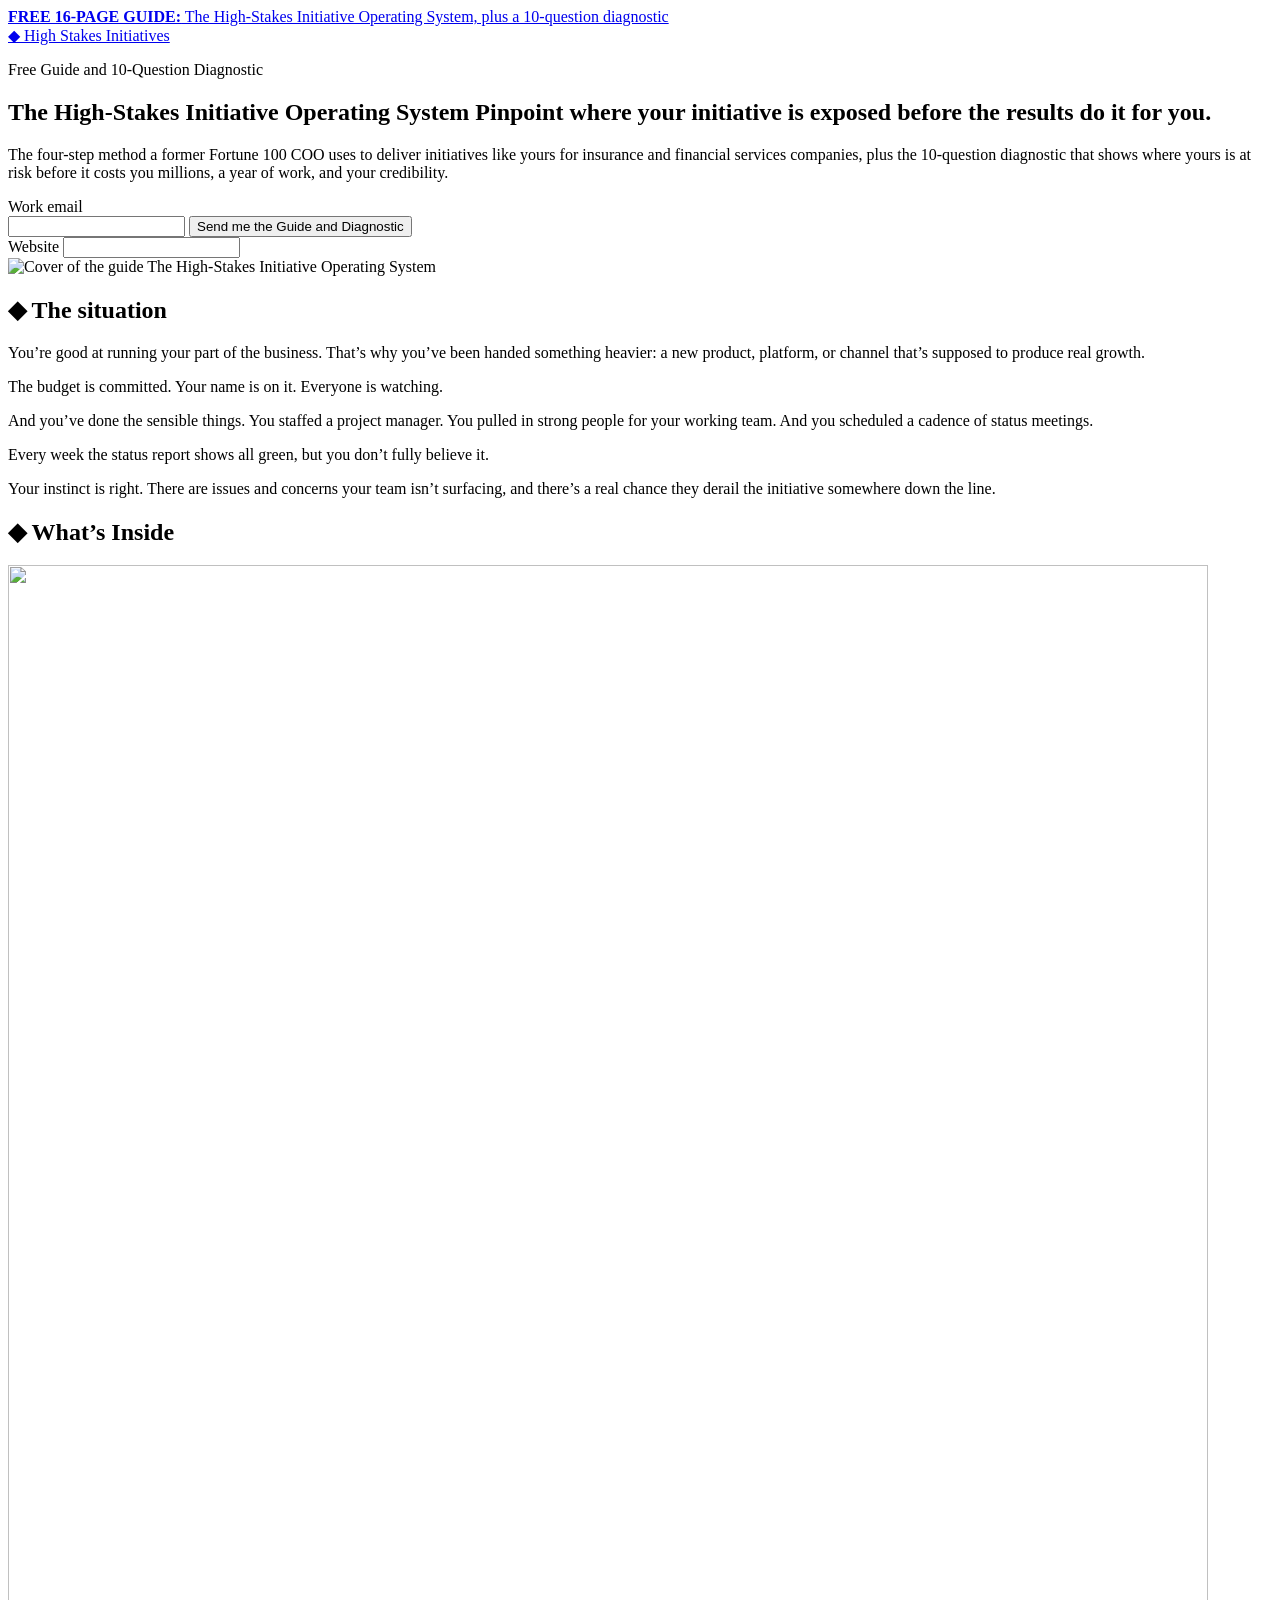
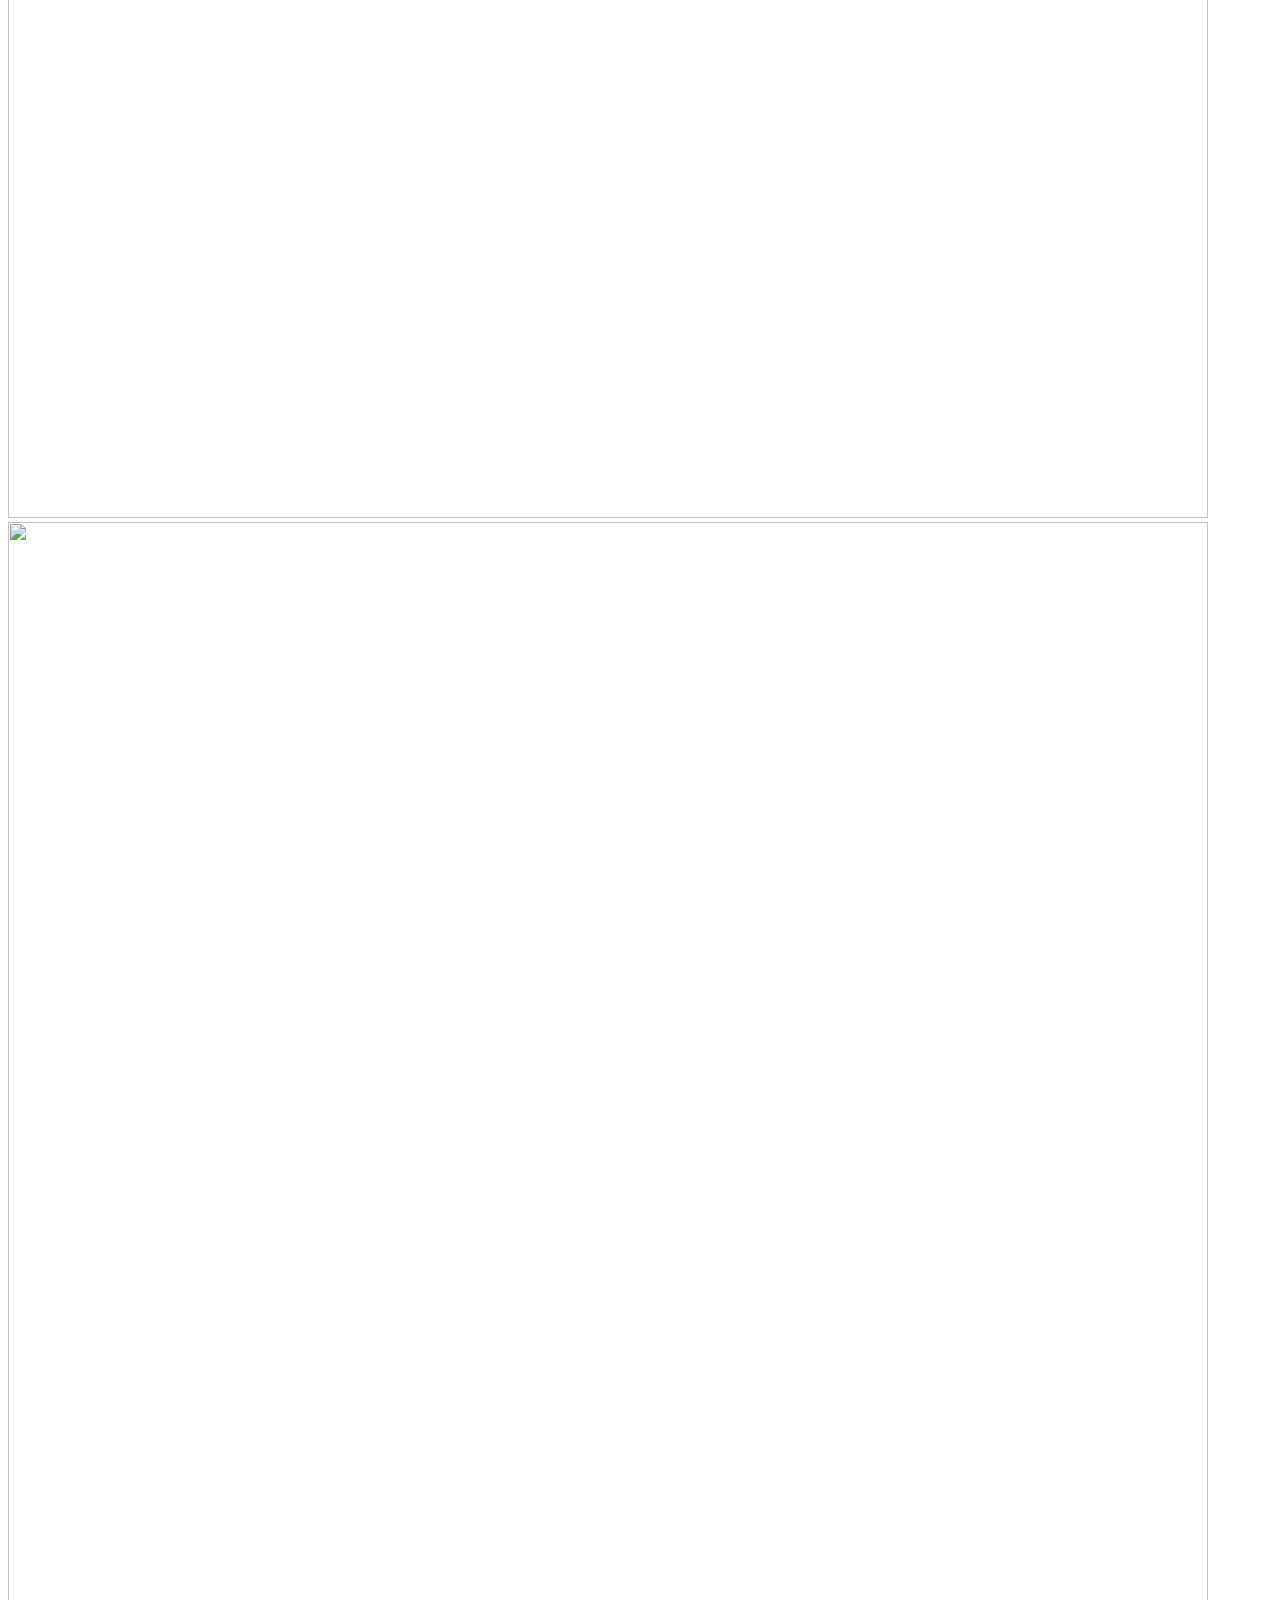
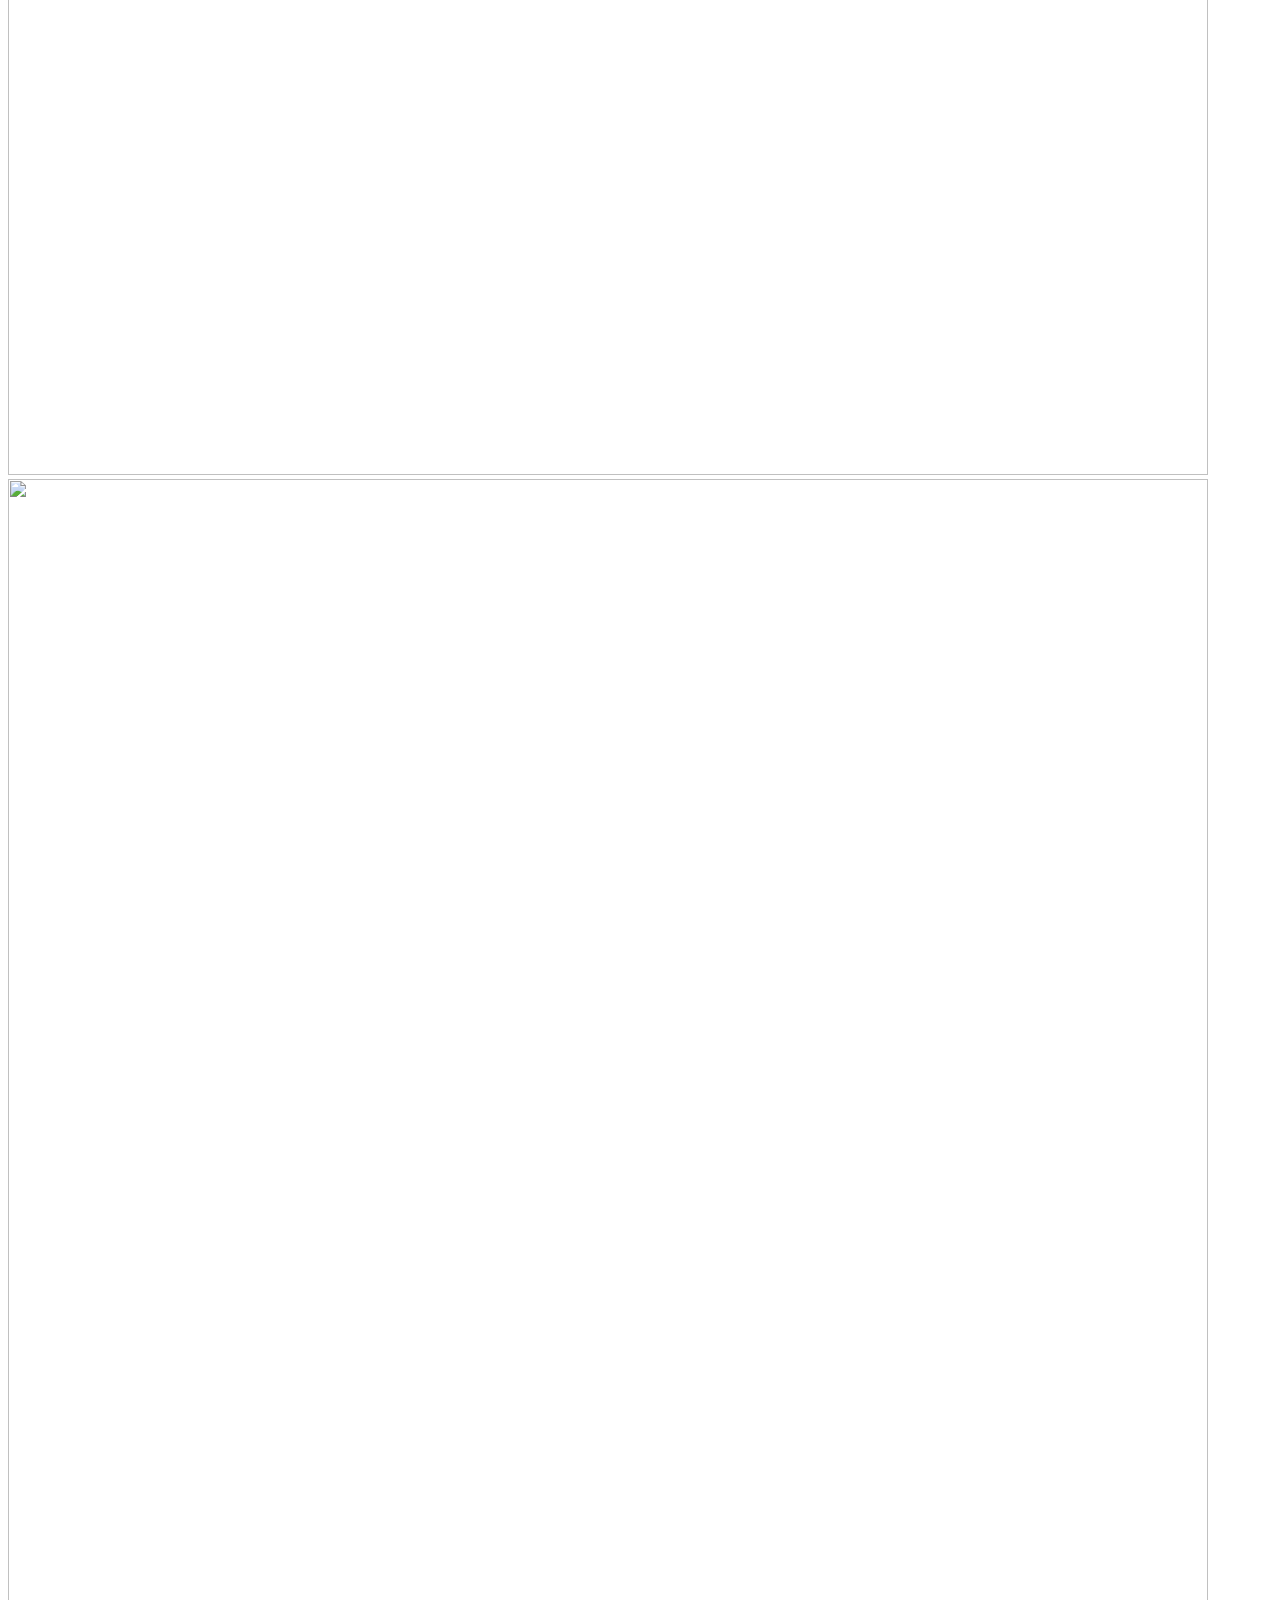
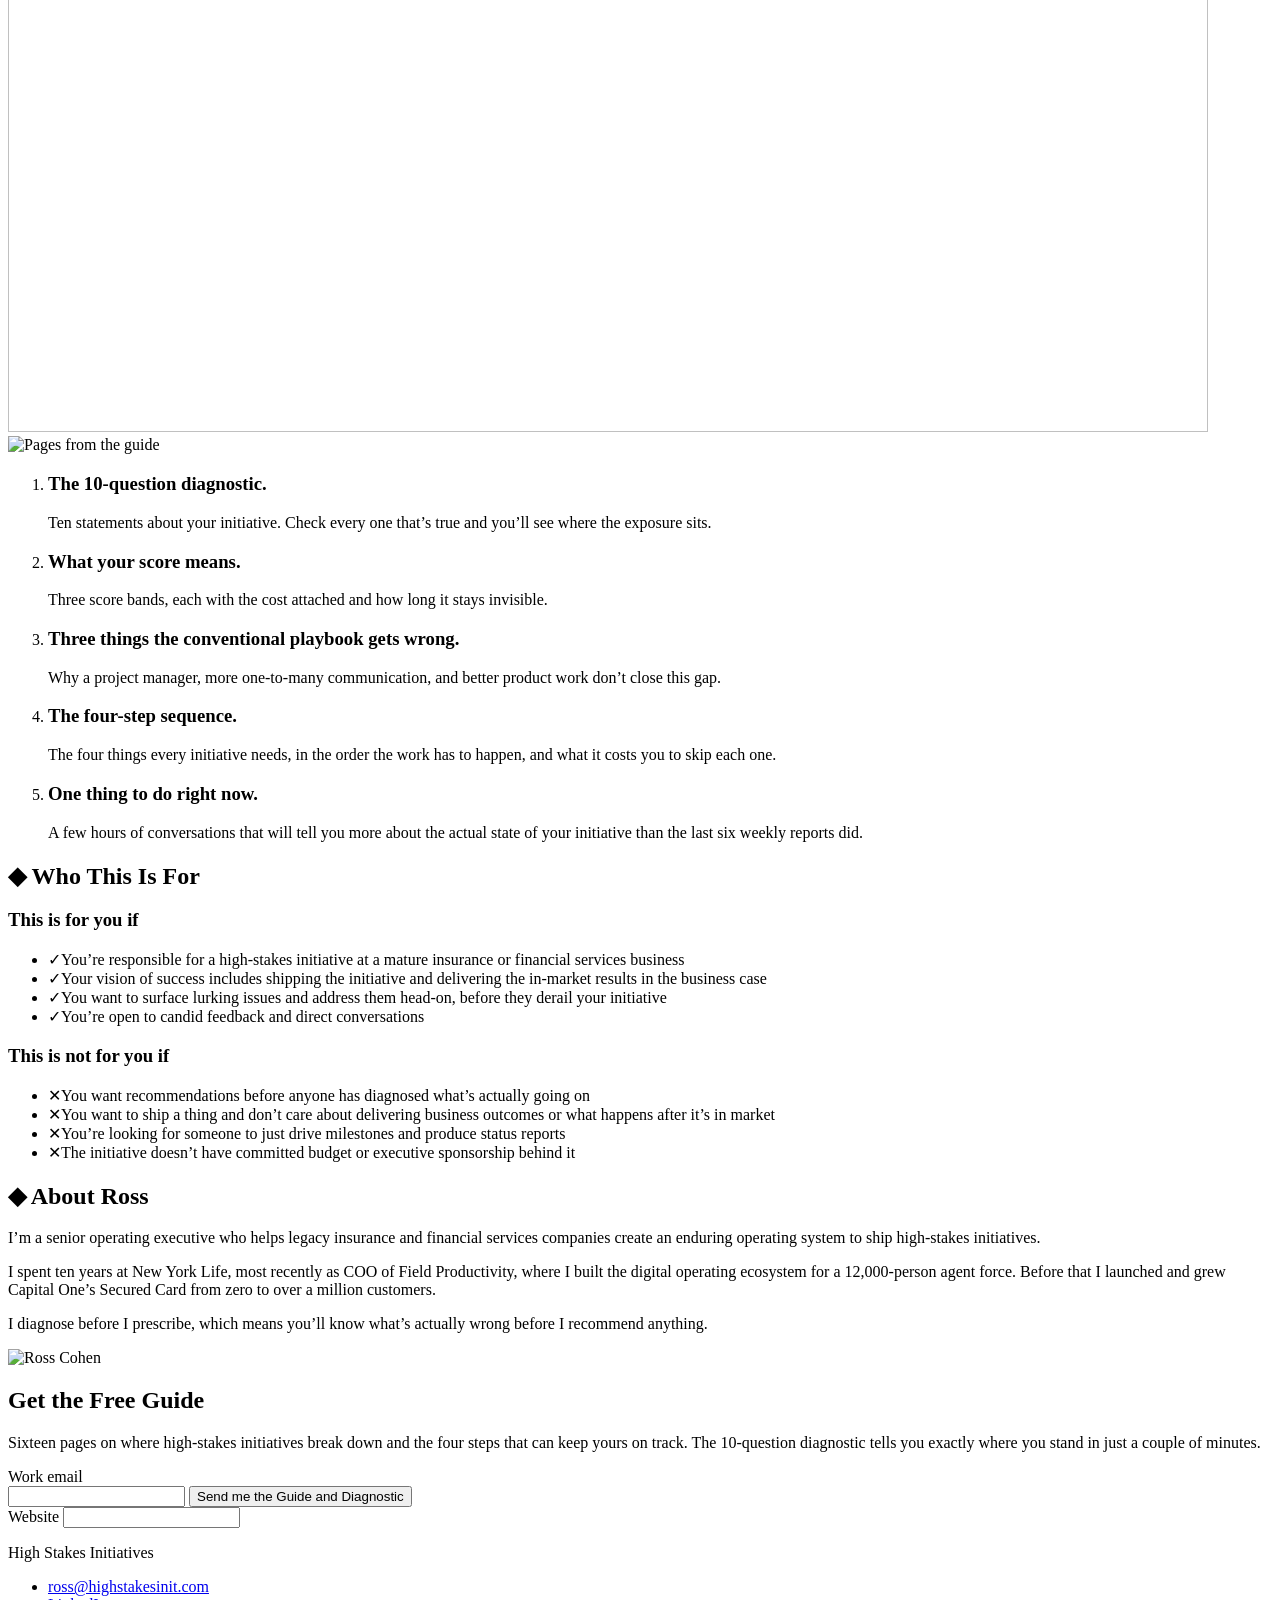
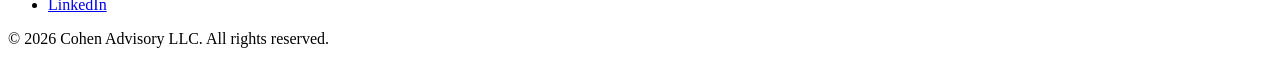
==== guide.html @ 17ee8f2f "Add files via upload" ====
<!DOCTYPE html>
<html lang="en">
<head>
  <meta charset="utf-8">
  <meta name="viewport" content="width=device-width, initial-scale=1">
  <title>Free Guide: The High-Stakes Initiative Operating System | High Stakes Initiatives</title>
  <meta name="description" content="The four-step method a former Fortune 100 COO uses to deliver initiatives like yours for insurance and financial services companies, plus the 10-question diagnostic that shows where yours is at risk.">
  <link rel="canonical" href="https://www.highstakesinit.com/guide.html">

  <meta property="og:type" content="website">
  <meta property="og:site_name" content="High Stakes Initiatives">
  <meta property="og:title" content="Free Guide: The High-Stakes Initiative Operating System | High Stakes Initiatives">
  <meta property="og:description" content="The four-step method a former Fortune 100 COO uses to deliver initiatives like yours for insurance and financial services companies, plus the 10-question diagnostic that shows where yours is at risk.">
  <meta property="og:url" content="https://www.highstakesinit.com/guide.html">
  <meta property="og:image" content="https://www.highstakesinit.com/assets/og-image.png">
  <meta property="og:image:width" content="1200">
  <meta property="og:image:height" content="630">
  <meta name="twitter:card" content="summary_large_image">
  <meta name="twitter:title" content="Free Guide: The High-Stakes Initiative Operating System | High Stakes Initiatives">
  <meta name="twitter:description" content="The four-step method a former Fortune 100 COO uses to deliver initiatives like yours for insurance and financial services companies, plus the 10-question diagnostic that shows where yours is at risk.">
  <meta name="twitter:image" content="https://www.highstakesinit.com/assets/og-image.png">

  <link rel="icon" type="image/svg+xml" href="data:image/svg+xml,%3Csvg xmlns='http://www.w3.org/2000/svg' viewBox='0 0 32 32'%3E%3Crect width='32' height='32' fill='%232c0a71'/%3E%3Cpath d='M16 6 26 16 16 26 6 16z' fill='%23fff'/%3E%3C/svg%3E">

  <link rel="preconnect" href="https://fonts.googleapis.com">
  <link rel="preconnect" href="https://fonts.gstatic.com" crossorigin>
  <link rel="stylesheet" href="https://fonts.googleapis.com/css2?family=DM+Sans:opsz,wght@9..40,400;9..40,500;9..40,600&family=Lora:ital,wght@0,400;0,600;1,400;1,500&display=swap">
  <link rel="stylesheet" href="css/styles.css">

  <!-- TODO (analytics): add the analytics snippet here when one is chosen. -->
</head>
<body>

  <header class="site-header header-light">
    <a class="topbar on-dark" href="#guide-form-top"><strong>FREE 16-PAGE GUIDE:</strong> The High-Stakes Initiative Operating System, plus a 10-question diagnostic</a>
    <div class="container header-row">
      <a href="./" class="logo-mark" aria-label="High Stakes Initiatives, home"><span class="diamond" aria-hidden="true">◆</span> High Stakes Initiatives</a>
    </div>
  </header>

  <main>

    <!-- 1. Hero with form -->
    <section class="hero hero-guide section bg-lavender">
      <div class="container hero-split">
        <div>
          <p class="eyebrow">Free Guide and 10-Question Diagnostic</p>
          <h1>The High-Stakes Initiative Operating System <span class="h1-sub">Pinpoint where your initiative is exposed before the results do it for you.</span></h1>
          <span class="rule-accent" aria-hidden="true"></span>
          <p class="hero-sub">The four-step method a former Fortune 100 COO uses to deliver initiatives like yours for insurance and financial services companies, plus the 10-question diagnostic that shows where yours is at risk before it costs you millions, a year of work, and your credibility.</p>

          <div class="form-wrap">
            <!-- TODO (MailerLite): set action="" to the MailerLite form endpoint as the no-JavaScript fallback. -->
            <form class="guide-form form-anchor" id="guide-form-top" data-source="top" method="post" action="">
              <label for="email-top">Work email</label>
              <div class="form-row">
                <input type="email" id="email-top" name="email" autocomplete="email" required>
                <button class="btn btn-primary" type="submit">Send me the Guide and Diagnostic</button>
              </div>
              <div class="hp" aria-hidden="true">
                <label for="website-top">Website</label>
                <input type="text" id="website-top" name="website" tabindex="-1" autocomplete="off">
              </div>
            </form>
            <div class="form-status" aria-live="polite"></div>
          </div>
        </div>
        <div class="hero-cover">
          <picture>
            <source srcset="assets/guide-cover.webp" type="image/webp">
            <img class="paper tilt" src="assets/guide-cover.png" width="1200" height="1553" alt="Cover of the guide The High-Stakes Initiative Operating System">
          </picture>
        </div>
      </div>
    </section>

    <!-- 2. The situation -->
    <section class="section" aria-labelledby="situation-heading">
      <div class="container">
        <div class="measure">
          <h2 class="eyebrow" id="situation-heading"><span class="diamond" aria-hidden="true">◆</span> The situation</h2>
          <p>You’re good at running your part of the business. That’s why you’ve been handed something heavier: a new product, platform, or channel that’s supposed to produce real growth.</p>
          <p>The budget is committed. Your name is on it. Everyone is watching.</p>
          <p>And you’ve done the sensible things. You staffed a project manager. You pulled in strong people for your working team. And you scheduled a cadence of status meetings.</p>
          <p class="callout">Every week the status report shows all green, but you don’t fully believe it.</p>
          <p>Your instinct is right. There are issues and concerns your team isn’t surfacing, and there’s a real chance they derail the initiative somewhere down the line.</p>
        </div>
      </div>
    </section>

    <!-- 3. What's inside -->
    <section class="section bg-panel" aria-labelledby="inside-heading">
      <div class="container">
        <h2 class="eyebrow" id="inside-heading"><span class="diamond" aria-hidden="true">◆</span> What’s Inside</h2>
        <div class="inside">
          <div class="fan">
            <img class="paper" src="assets/guide-inside-4-sequence.webp" width="1200" height="1553" loading="lazy" alt="">
            <img class="paper" src="assets/guide-inside-3-playbook.webp" width="1200" height="1553" loading="lazy" alt="">
            <img class="paper" src="assets/guide-inside-2-score.webp" width="1200" height="1553" loading="lazy" alt="">
            <img class="paper" src="assets/guide-inside-1-diagnostic.webp" width="1200" height="1553" loading="lazy" alt="Pages from the guide">
          </div>
          <ol class="inside-list">
            <li>
              <h3>The 10-question diagnostic.</h3>
              <p>Ten statements about your initiative. Check every one that’s true and you’ll see where the exposure sits.</p>
            </li>
            <li>
              <h3>What your score means.</h3>
              <p>Three score bands, each with the cost attached and how long it stays invisible.</p>
            </li>
            <li>
              <h3>Three things the conventional playbook gets wrong.</h3>
              <p>Why a project manager, more one-to-many communication, and better product work don’t close this gap.</p>
            </li>
            <li>
              <h3>The four-step sequence.</h3>
              <p>The four things every initiative needs, in the order the work has to happen, and what it costs you to skip each one.</p>
            </li>
            <li>
              <h3>One thing to do right now.</h3>
              <p>A few hours of conversations that will tell you more about the actual state of your initiative than the last six weekly reports did.</p>
            </li>
          </ol>
        </div>
      </div>
    </section>

    <!-- 4. For you / not for you -->
    <section class="section" aria-labelledby="fit-heading">
      <div class="container">
        <h2 class="eyebrow" id="fit-heading"><span class="diamond" aria-hidden="true">◆</span> Who This Is For</h2>
        <div class="fit">
        <div class="fit-col fit-yes">
          <h3>This is for you if</h3>
          <ul class="checklist">
            <li><span class="check" aria-hidden="true">✓</span><span>You’re responsible for a high-stakes initiative at a mature insurance or financial services business</span></li>
            <li><span class="check" aria-hidden="true">✓</span><span>Your vision of success includes shipping the initiative and delivering the in-market results in the business case</span></li>
            <li><span class="check" aria-hidden="true">✓</span><span>You want to surface lurking issues and address them head-on, before they derail your initiative</span></li>
            <li><span class="check" aria-hidden="true">✓</span><span>You’re open to candid feedback and direct conversations</span></li>
          </ul>
        </div>
        <div class="fit-col fit-no">
          <h3>This is not for you if</h3>
          <ul class="checklist">
            <li><span class="check" aria-hidden="true">✕</span><span>You want recommendations before anyone has diagnosed what’s actually going on</span></li>
            <li><span class="check" aria-hidden="true">✕</span><span>You want to ship a thing and don’t care about delivering business outcomes or what happens after it’s in market</span></li>
            <li><span class="check" aria-hidden="true">✕</span><span>You’re looking for someone to just drive milestones and produce status reports</span></li>
            <li><span class="check" aria-hidden="true">✕</span><span>The initiative doesn’t have committed budget or executive sponsorship behind it</span></li>
          </ul>
        </div>
        </div>
      </div>
    </section>

    <!-- 5. About Ross -->
    <section class="section bg-panel" aria-labelledby="about-heading">
      <div class="container">
        <div class="about about-photo-right">
          <h2 class="eyebrow about-head" id="about-heading"><span class="diamond" aria-hidden="true">◆</span> About Ross</h2>
          <div class="about-text">
            <p>I’m a senior operating executive who helps legacy insurance and financial services companies create an enduring operating system to ship high-stakes initiatives.</p>
            <p>I spent ten years at New York Life, most recently as COO of Field Productivity, where I built the digital operating ecosystem for a 12,000-person agent force. Before that I launched and grew Capital One’s Secured Card from zero to over a million customers.</p>
            <p>I diagnose before I prescribe, which means you’ll know what’s actually wrong before I recommend anything.</p>
          </div>
          <img class="about-photo" src="assets/Profile.png" width="896" height="896" loading="lazy" alt="Ross Cohen">
        </div>
      </div>
    </section>

    <!-- 6. Get the free guide -->
    <section class="section bg-deep on-dark cta-band" aria-labelledby="cta-heading">
      <div class="container">
        <div class="cta-narrow">
          <h2 id="cta-heading">Get the Free Guide</h2>
          <p>Sixteen pages on where high-stakes initiatives break down and the four steps that can keep yours on track. The 10-question diagnostic tells you exactly where you stand in just a couple of minutes.</p>
          <div class="form-wrap">
            <!-- TODO (MailerLite): set action="" to the MailerLite form endpoint as the no-JavaScript fallback. -->
            <form class="guide-form" id="guide-form-bottom" data-source="bottom" method="post" action="">
              <label for="email-bottom">Work email</label>
              <div class="form-row">
                <input type="email" id="email-bottom" name="email" autocomplete="email" required>
                <button class="btn btn-light" type="submit">Send me the Guide and Diagnostic</button>
              </div>
              <div class="hp" aria-hidden="true">
                <label for="website-bottom">Website</label>
                <input type="text" id="website-bottom" name="website" tabindex="-1" autocomplete="off">
              </div>
            </form>
            <div class="form-status" aria-live="polite"></div>
          </div>
        </div>
      </div>
    </section>

  </main>

  <footer class="site-footer">
    <div class="container">
      <div class="footer-row">
        <p class="wordmark">High Stakes Initiatives</p>
        <ul class="footer-links">
          <li><a href="mailto:ross@highstakesinit.com">ross@highstakesinit.com</a></li>
          <li><a href="https://www.linkedin.com/in/recohen">LinkedIn</a></li>
        </ul>
      </div>
      <p class="legal">© 2026 Cohen Advisory LLC. All rights reserved.</p>
    </div>
  </footer>

  <script>
  (function () {
    'use strict';

    /* ---------------------------------------------------------------
       MailerLite configuration
       TODO (MailerLite): once the MailerLite form and its delivery email
       are set up, fill in the values below and set MAILERLITE_CONFIGURED
       to true. These are the public IDs from MailerLite's embedded-form
       code — never put an API key in this file.
       --------------------------------------------------------------- */
    var MAILERLITE_CONFIGURED = false;
    var MAILERLITE_ACCOUNT_ID = 'TODO';
    var MAILERLITE_FORM_ID = 'TODO';
    // Confirm this URL against MailerLite's embed code before going live.
    var MAILERLITE_ENDPOINT = 'https://assets.mailerlite.com/jsonp/' + MAILERLITE_ACCOUNT_ID + '/forms/' + MAILERLITE_FORM_ID + '/subscribe';

    var SENDING_TEXT = 'Sending…';
    var EMAIL_PATTERN = /^[^\s@]+@[^\s@]+\.[^\s@]+$/;

    /* The only function that talks to the email backend.
       Resolves on success, throws on failure. source is 'top' or 'bottom'. */
    async function submitEmail(email, source) {
      if (!MAILERLITE_CONFIGURED) {
        var host = window.location.hostname;
        var isLocal = host === 'localhost' || host === '127.0.0.1' || host === '';
        if (isLocal) {
          console.warn('MailerLite is not configured. Simulating success for ' + email + ' (form: ' + source + '). Nothing was sent.');
          await new Promise(function (resolve) { setTimeout(resolve, 600); });
          return;
        }
        throw new Error('MailerLite is not configured.');
      }

      // TODO (MailerLite): confirm field names against MailerLite's embed code.
      var body = new FormData();
      body.append('fields[email]', email);
      body.append('ml-submit', '1');
      body.append('anticsrf', 'true');

      var response = await fetch(MAILERLITE_ENDPOINT, { method: 'POST', body: body });
      if (!response.ok) throw new Error('MailerLite responded with ' + response.status);
      var data = await response.json();
      if (!data.success) throw new Error('MailerLite rejected the submission.');
    }

    function successMessage(email) {
      var p = document.createElement('p');
      p.className = 'form-success';
      p.tabIndex = -1;
      p.textContent = 'Check your inbox. The guide is on its way to ' + email + '.';
      return p;
    }

    function errorMessage() {
      var p = document.createElement('p');
      p.className = 'form-error';
      p.innerHTML = 'That didn’t go through. Check the email address and try again, or email <a href="mailto:ross@highstakesinit.com">ross@highstakesinit.com</a>.';
      return p;
    }

    function sendingMessage() {
      var span = document.createElement('span');
      span.className = 'visually-hidden';
      span.textContent = SENDING_TEXT;
      return span;
    }

    Array.prototype.forEach.call(document.querySelectorAll('form.guide-form'), function (form) {
      var input = form.querySelector('input[type="email"]');
      var honeypot = form.querySelector('input[name="website"]');
      var button = form.querySelector('button[type="submit"]');
      var status = form.parentNode.querySelector('.form-status');
      var buttonLabel = button.textContent;
      var source = form.getAttribute('data-source');

      function showSuccess(email) {
        var message = successMessage(email);
        form.remove();
        status.replaceChildren(message);
        message.focus();
      }

      function showError() {
        status.replaceChildren(errorMessage());
      }

      form.addEventListener('submit', async function (event) {
        event.preventDefault();
        var email = input.value.trim();

        // Bots fill the hidden field: pretend it worked and send nothing.
        if (honeypot && honeypot.value) {
          showSuccess(email);
          return;
        }

        if (!input.checkValidity() || !EMAIL_PATTERN.test(email)) {
          showError();
          input.focus();
          return;
        }

        button.disabled = true;
        button.textContent = SENDING_TEXT;
        status.replaceChildren(sendingMessage());

        try {
          await submitEmail(email, source);
          showSuccess(email);
        } catch (error) {
          console.error(error);
          button.disabled = false;
          button.textContent = buttonLabel;
          showError();
        }
      });
    });
  })();
  </script>

</body>
</html>
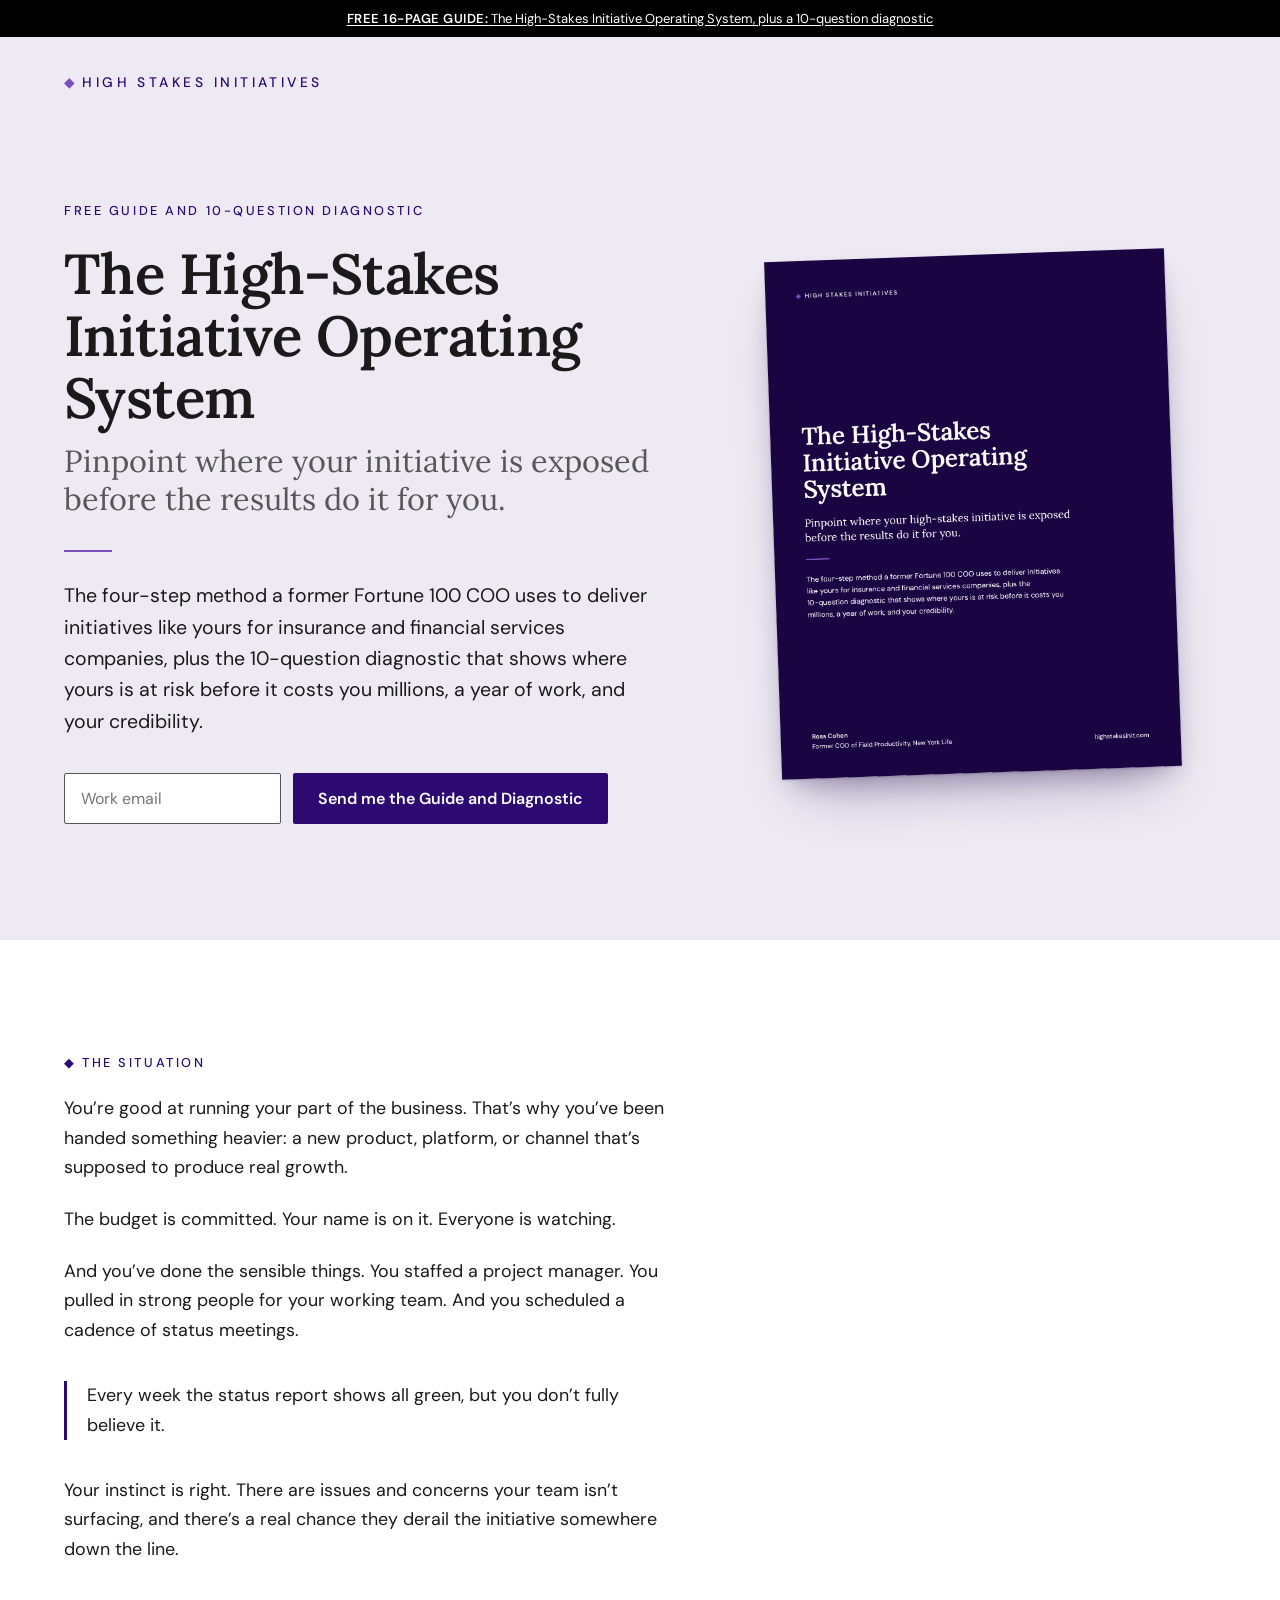
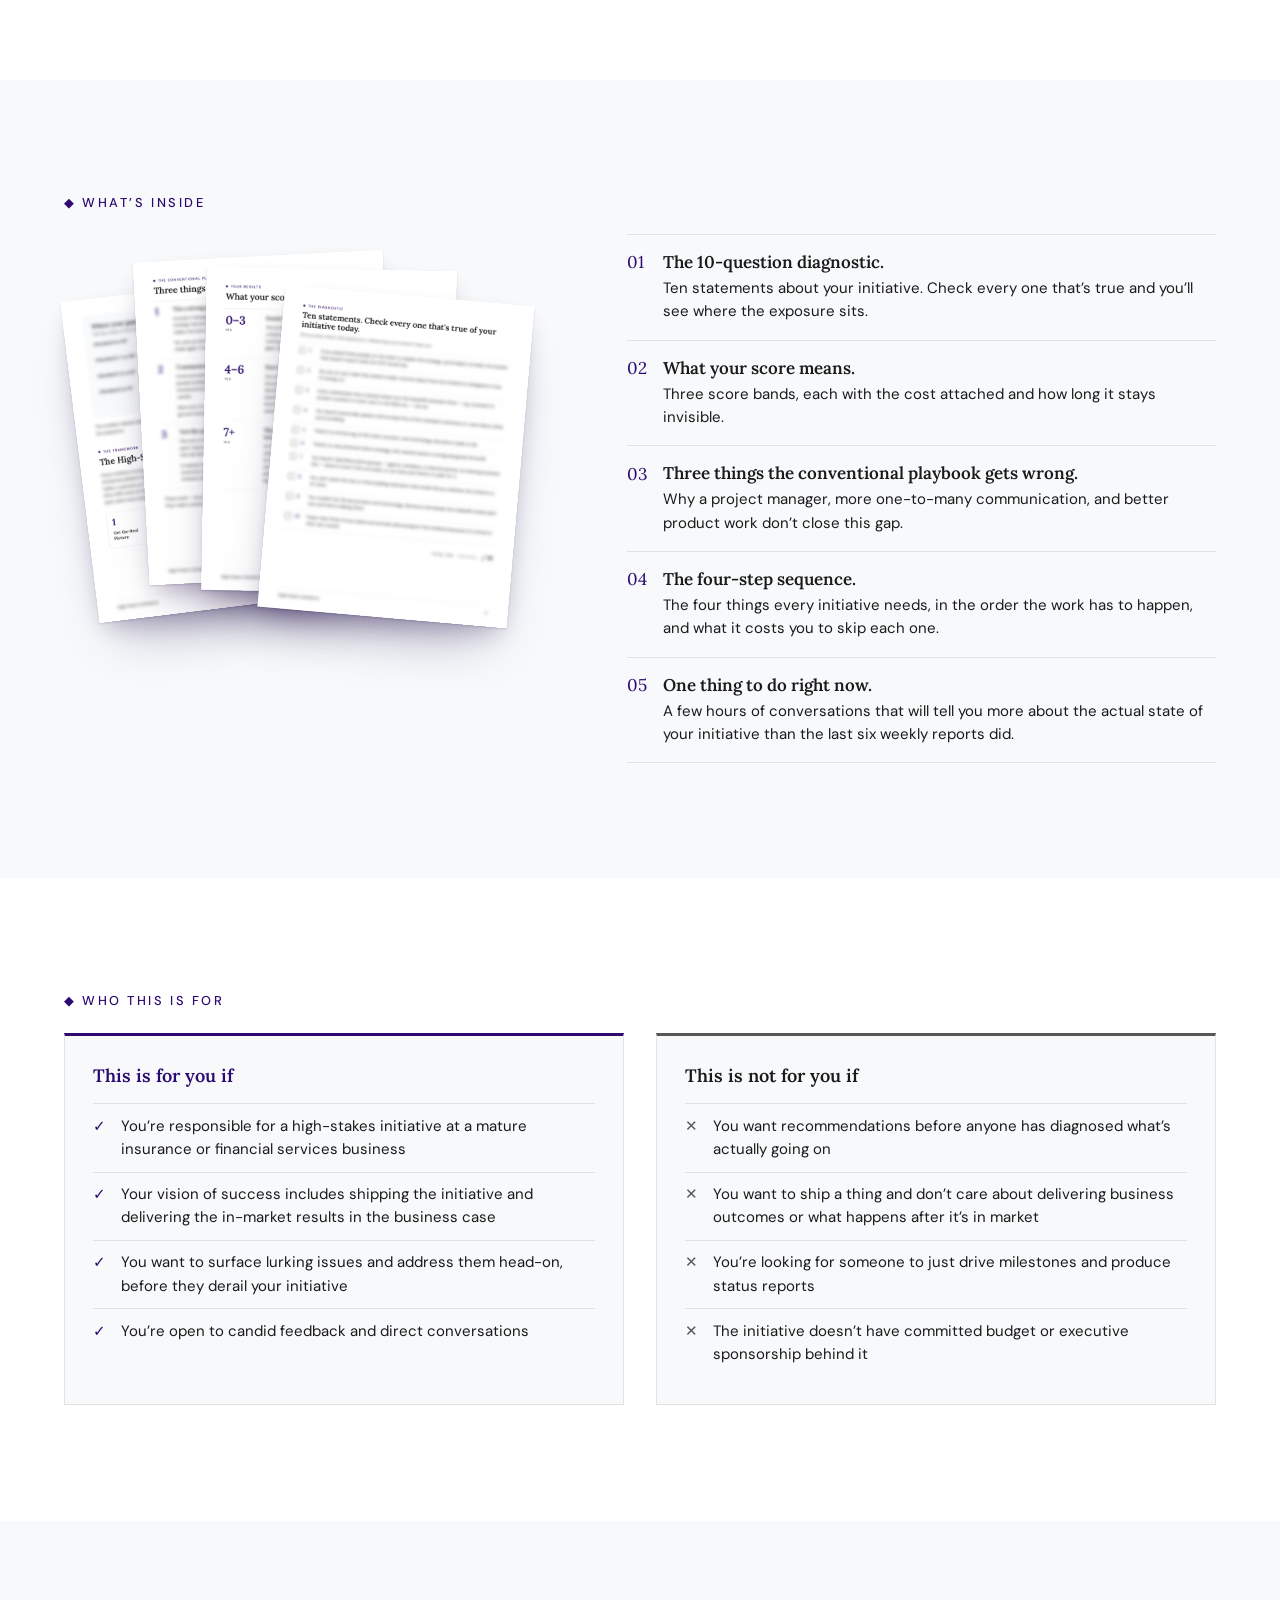
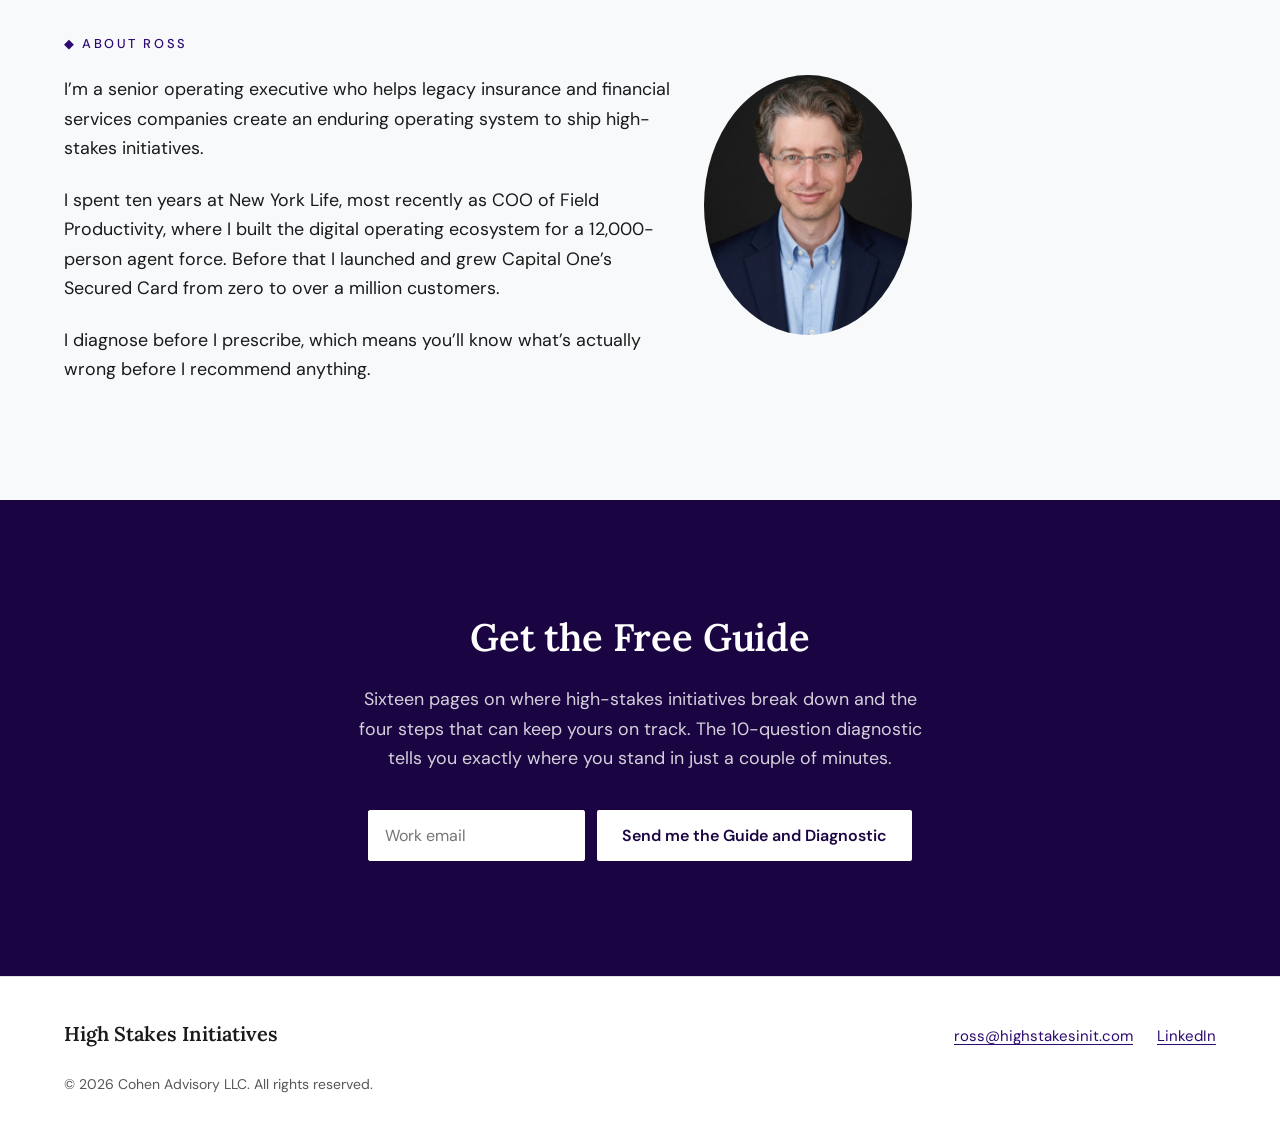
==== commit 13b7b501: "Add files via upload" ====
--- a/guide.html
+++ b/guide.html
@@ -28,6 +28,16 @@
   <link rel="stylesheet" href="css/styles.css">
 
   <!-- TODO (analytics): add the analytics snippet here when one is chosen. -->
+
+  <!-- MailerLite Universal -->
+  <script>
+      (function(w,d,e,u,f,l,n){w[f]=w[f]||function(){(w[f].q=w[f].q||[])
+      .push(arguments);},l=d.createElement(e),l.async=1,l.src=u,
+      n=d.getElementsByTagName(e)[0],n.parentNode.insertBefore(l,n);})
+      (window,document,'script','https://assets.mailerlite.com/js/universal.js','ml');
+      ml('account', '2643875');
+  </script>
+  <!-- End MailerLite Universal -->
 </head>
 <body>
 
@@ -50,11 +60,13 @@
           <p class="hero-sub">The four-step method a former Fortune 100 COO uses to deliver initiatives like yours for insurance and financial services companies, plus the 10-question diagnostic that shows where yours is at risk before it costs you millions, a year of work, and your credibility.</p>
 
           <div class="form-wrap">
-            <!-- TODO (MailerLite): set action="" to the MailerLite form endpoint as the no-JavaScript fallback. -->
-            <form class="guide-form form-anchor" id="guide-form-top" data-source="top" method="post" action="">
-              <label for="email-top">Work email</label>
+            <!-- action is the no-JavaScript fallback; with JavaScript, the script below submits it -->
+            <form class="guide-form form-anchor" id="guide-form-top" data-source="top" method="post" action="https://assets.mailerlite.com/jsonp/2643875/forms/198941334932817383/subscribe">
+              <input type="hidden" name="ml-submit" value="1">
+              <input type="hidden" name="anticsrf" value="true">
+              <label class="visually-hidden" for="email-top">Work email</label>
               <div class="form-row">
-                <input type="email" id="email-top" name="email" autocomplete="email" required>
+                <input type="email" id="email-top" name="fields[email]" autocomplete="email" placeholder="Work email" required>
                 <button class="btn btn-primary" type="submit">Send me the Guide and Diagnostic</button>
               </div>
               <div class="hp" aria-hidden="true">
@@ -174,11 +186,13 @@
           <h2 id="cta-heading">Get the Free Guide</h2>
           <p>Sixteen pages on where high-stakes initiatives break down and the four steps that can keep yours on track. The 10-question diagnostic tells you exactly where you stand in just a couple of minutes.</p>
           <div class="form-wrap">
-            <!-- TODO (MailerLite): set action="" to the MailerLite form endpoint as the no-JavaScript fallback. -->
-            <form class="guide-form" id="guide-form-bottom" data-source="bottom" method="post" action="">
-              <label for="email-bottom">Work email</label>
+            <!-- action is the no-JavaScript fallback; with JavaScript, the script below submits it -->
+            <form class="guide-form" id="guide-form-bottom" data-source="bottom" method="post" action="https://assets.mailerlite.com/jsonp/2643875/forms/198941334932817383/subscribe">
+              <input type="hidden" name="ml-submit" value="1">
+              <input type="hidden" name="anticsrf" value="true">
+              <label class="visually-hidden" for="email-bottom">Work email</label>
               <div class="form-row">
-                <input type="email" id="email-bottom" name="email" autocomplete="email" required>
+                <input type="email" id="email-bottom" name="fields[email]" autocomplete="email" placeholder="Work email" required>
                 <button class="btn btn-light" type="submit">Send me the Guide and Diagnostic</button>
               </div>
               <div class="hp" aria-hidden="true">
@@ -213,15 +227,14 @@
 
     /* ---------------------------------------------------------------
        MailerLite configuration
-       TODO (MailerLite): once the MailerLite form and its delivery email
-       are set up, fill in the values below and set MAILERLITE_CONFIGURED
-       to true. These are the public IDs from MailerLite's embedded-form
-       code — never put an API key in this file.
+       Public IDs from MailerLite's embedded-form code (form "Get the Free
+       Guide"). Never put an API key in this file.
+       Set MAILERLITE_CONFIGURED to false to switch sending off: localhost
+       then simulates success and live hosts show the error message.
        --------------------------------------------------------------- */
-    var MAILERLITE_CONFIGURED = false;
-    var MAILERLITE_ACCOUNT_ID = 'TODO';
-    var MAILERLITE_FORM_ID = 'TODO';
-    // Confirm this URL against MailerLite's embed code before going live.
+    var MAILERLITE_CONFIGURED = true;
+    var MAILERLITE_ACCOUNT_ID = '2643875';
+    var MAILERLITE_FORM_ID = '198941334932817383';
     var MAILERLITE_ENDPOINT = 'https://assets.mailerlite.com/jsonp/' + MAILERLITE_ACCOUNT_ID + '/forms/' + MAILERLITE_FORM_ID + '/subscribe';
 
     var SENDING_TEXT = 'Sending…';
@@ -241,7 +254,7 @@
         throw new Error('MailerLite is not configured.');
       }
 
-      // TODO (MailerLite): confirm field names against MailerLite's embed code.
+      // Field names match MailerLite's embed code.
       var body = new FormData();
       body.append('fields[email]', email);
       body.append('ml-submit', '1');
--- a/css/styles.css
+++ b/css/styles.css
@@ -0,0 +1,1164 @@
+/* =============================================================
+   High Stakes Initiatives — shared stylesheet
+   1. Tokens
+   2. Base & typography
+   3. Layout utilities
+   4. Components (top bar, header, buttons, eyebrow, forms, footer)
+   5. Page sections
+   ============================================================= */
+
+
+/* 1. Tokens
+   ------------------------------------------------------------- */
+
+:root {
+  /* Color */
+  --black: #000000;
+  --eggplant-deep: #1a0542;
+  --eggplant: #2c0a71;
+  --eggplant-hover: #3f217e;
+  --violet: #7b4fbf;
+  --lavender-100: #edeaf3;
+  --lavender-200: #e4e0ed;
+  --panel: #f7f9fb;
+  --ink: #1a1a1a;
+  --ink-muted: #575757;
+  --rule: #e2e2e2;
+  --on-dark: #ffffff;
+  --on-dark-muted: #d5d1dc;
+  --white: #ffffff;
+
+  /* Type families */
+  --serif: Lora, Georgia, "Times New Roman", serif;
+  --sans: "DM Sans", system-ui, -apple-system, "Segoe UI", sans-serif;
+
+  /* Type scale — fluid between 360px and 1440px */
+  --fs-h1: clamp(2.25rem, 1.75rem + 2.222vw, 3.75rem);
+  --fs-h2: clamp(1.75rem, 1.5rem + 1.111vw, 2.5rem);
+  --fs-h3: clamp(1.2rem, 1.15rem + 0.222vw, 1.35rem);
+  --fs-lead: clamp(1.4rem, 1.25rem + 0.667vw, 1.85rem);
+  --fs-body: clamp(1.0625rem, 1.0417rem + 0.093vw, 1.125rem);
+  --fs-small: 0.875rem;
+  --fs-eyebrow: clamp(0.75rem, 0.7292rem + 0.093vw, 0.8125rem);
+  --fs-numeral: clamp(3rem, 2.667rem + 1.481vw, 4rem);
+  --fs-logo: clamp(0.8125rem, 0.7917rem + 0.093vw, 0.875rem);
+
+  /* Layout */
+  --container: 72rem;
+  --measure: 38rem;
+  --gutter: clamp(1.25rem, 5vw, 3rem);
+  --section-y: clamp(4rem, 9vw, 7.5rem);
+  --radius: 2px;
+  --ease: 150ms ease;
+}
+
+
+/* 2. Base & typography
+   ------------------------------------------------------------- */
+
+*,
+*::before,
+*::after {
+  box-sizing: border-box;
+}
+
+html {
+  -webkit-text-size-adjust: 100%;
+  text-size-adjust: 100%;
+}
+
+body {
+  margin: 0;
+  background: var(--white);
+  color: var(--ink);
+  font-family: var(--sans);
+  font-optical-sizing: auto;
+  font-size: var(--fs-body);
+  line-height: 1.65;
+  -webkit-font-smoothing: antialiased;
+  -moz-osx-font-smoothing: grayscale;
+}
+
+img {
+  display: block;
+  max-width: 100%;
+  height: auto;
+}
+
+h1,
+h2,
+h3 {
+  margin: 0;
+  color: inherit;
+  font-family: var(--serif);
+  font-weight: 600;
+}
+
+h1 {
+  font-size: var(--fs-h1);
+  line-height: 1.1;
+  letter-spacing: -0.01em;
+}
+
+h2 {
+  font-size: var(--fs-h2);
+  line-height: 1.2;
+  letter-spacing: -0.005em;
+}
+
+h3 {
+  font-size: var(--fs-h3);
+  line-height: 1.3;
+}
+
+p {
+  margin: 0 0 1.25em;
+}
+
+p:last-child {
+  margin-bottom: 0;
+}
+
+strong {
+  font-weight: 600;
+}
+
+a {
+  color: var(--eggplant);
+  text-decoration-thickness: 1px;
+  text-underline-offset: 0.18em;
+  transition: color var(--ease);
+}
+
+a:hover {
+  color: var(--eggplant-hover);
+}
+
+:focus-visible {
+  outline: 2px solid var(--eggplant);
+  outline-offset: 3px;
+}
+
+.on-dark :focus-visible,
+.on-dark:focus-visible {
+  outline-color: var(--violet);
+}
+
+.lead {
+  font-family: var(--serif);
+  font-size: var(--fs-lead);
+  font-weight: 400;
+  line-height: 1.35;
+  letter-spacing: -0.005em;
+}
+
+.visually-hidden {
+  position: absolute;
+  width: 1px;
+  height: 1px;
+  margin: -1px;
+  padding: 0;
+  overflow: hidden;
+  clip: rect(0 0 0 0);
+  white-space: nowrap;
+  border: 0;
+}
+
+@media (prefers-reduced-motion: no-preference) {
+  html {
+    scroll-behavior: smooth;
+  }
+}
+
+@media (prefers-reduced-motion: reduce) {
+  *,
+  *::before,
+  *::after {
+    transition: none !important;
+  }
+}
+
+
+/* 3. Layout utilities
+   ------------------------------------------------------------- */
+
+.container {
+  width: 100%;
+  max-width: calc(var(--container) + 2 * var(--gutter));
+  margin-inline: auto;
+  padding-inline: var(--gutter);
+}
+
+.section {
+  padding-block: var(--section-y);
+}
+
+.measure {
+  max-width: var(--measure);
+}
+
+.bg-panel {
+  background: var(--panel);
+}
+
+.bg-lavender {
+  background: var(--lavender-100);
+}
+
+.bg-deep {
+  background: var(--eggplant-deep);
+  color: var(--on-dark-muted);
+}
+
+.bg-deep h1,
+.bg-deep h2,
+.bg-deep h3 {
+  color: var(--on-dark);
+}
+
+.section-head {
+  margin-bottom: clamp(2rem, 4vw, 3.5rem);
+}
+
+.section-head > h2 + p {
+  margin-top: 1.5rem;
+}
+
+.grid-2,
+.grid-3 {
+  display: grid;
+  gap: 2.5rem;
+}
+
+/* Keep grid children from being pushed wider than the viewport */
+.grid-2 > *,
+.grid-3 > *,
+.promo > *,
+.about > *,
+.faq > *,
+.hero-split > *,
+.inside > *,
+.fit > * {
+  min-width: 0;
+}
+
+@media (min-width: 48rem) {
+  .grid-2 {
+    grid-template-columns: 1fr 1fr;
+    gap: 3rem;
+  }
+}
+
+@media (min-width: 60rem) {
+  .grid-3 {
+    grid-template-columns: repeat(3, 1fr);
+    gap: 2.75rem;
+  }
+}
+
+
+/* 4. Components
+   ------------------------------------------------------------- */
+
+/* Top announcement bar */
+.topbar {
+  display: block;
+  padding: 0.6rem var(--gutter);
+  background: var(--black);
+  color: var(--on-dark);
+  font-size: 0.8125rem;
+  line-height: 1.35;
+  text-align: center;
+  text-decoration: underline;
+}
+
+.topbar:hover {
+  color: var(--on-dark);
+  text-decoration-thickness: 2px;
+}
+
+.topbar:focus-visible {
+  outline-offset: -4px;
+}
+
+.topbar strong {
+  letter-spacing: 0.04em;
+}
+
+/* Header row (sits on the hero's background) */
+.site-header {
+  position: relative;
+  z-index: 1;
+  background: var(--eggplant-deep);
+  /* Hides a sub-pixel seam where the header meets the hero */
+  box-shadow: 0 1px 0 var(--eggplant-deep);
+}
+
+.header-row {
+  display: flex;
+  flex-wrap: wrap;
+  align-items: center;
+  justify-content: space-between;
+  gap: 1rem 1.5rem;
+  padding-top: clamp(1.5rem, 3vw, 2.25rem);
+}
+
+.logo-mark {
+  color: var(--on-dark);
+  font-family: var(--sans);
+  font-size: var(--fs-logo);
+  font-weight: 500;
+  line-height: 1.3;
+  letter-spacing: 0.25em;
+  text-decoration: none;
+  text-transform: uppercase;
+}
+
+.logo-mark:hover {
+  color: var(--on-dark);
+}
+
+.logo-mark .diamond {
+  color: var(--violet);
+  letter-spacing: 0;
+}
+
+/* Landing page: header on the pale lavender hero */
+.site-header.header-light {
+  background: var(--lavender-100);
+  box-shadow: 0 1px 0 var(--lavender-100);
+}
+
+.header-light .logo-mark,
+.header-light .logo-mark:hover {
+  color: var(--eggplant);
+}
+
+/* Buttons */
+.btn {
+  display: inline-flex;
+  align-items: center;
+  justify-content: center;
+  padding: 0.95rem 1.5rem;
+  border: 1px solid transparent;
+  border-radius: var(--radius);
+  font-family: var(--sans);
+  font-size: 1rem;
+  font-weight: 600;
+  line-height: 1.2;
+  text-align: center;
+  text-decoration: none;
+  cursor: pointer;
+  transition: background-color var(--ease), color var(--ease), border-color var(--ease);
+}
+
+.btn-primary {
+  background: var(--eggplant);
+  color: var(--white);
+}
+
+.btn-primary:hover {
+  background: var(--eggplant-hover);
+  color: var(--white);
+}
+
+.btn-light {
+  background: var(--white);
+  color: var(--eggplant-deep);
+}
+
+.btn-light:hover {
+  background: var(--lavender-100);
+  color: var(--eggplant-deep);
+}
+
+.btn-outline {
+  border-color: var(--on-dark);
+  background: transparent;
+  color: var(--on-dark);
+}
+
+.btn-outline:hover {
+  background: var(--eggplant);
+  color: var(--on-dark);
+}
+
+.btn-sm {
+  padding: 0.7rem 1.1rem;
+  font-size: 0.9375rem;
+}
+
+.btn[disabled] {
+  cursor: progress;
+  opacity: 0.85;
+}
+
+.btn-row {
+  display: flex;
+  flex-wrap: wrap;
+  gap: 0.75rem 1rem;
+  margin-top: 2.5rem;
+}
+
+@media (max-width: 35.99rem) {
+  .btn-row .btn {
+    width: 100%;
+  }
+}
+
+/* Eyebrow: ◆ LABEL */
+.eyebrow {
+  display: block;
+  margin: 0 0 1.5rem;
+  color: var(--eggplant);
+  font-family: var(--sans);
+  font-size: var(--fs-eyebrow);
+  font-weight: 500;
+  line-height: 1.2;
+  letter-spacing: 0.2em;
+  text-transform: uppercase;
+}
+
+.bg-deep .eyebrow {
+  color: var(--on-dark);
+}
+
+.bg-deep .eyebrow .diamond {
+  color: var(--violet);
+}
+
+/* Short violet rule under hero headlines */
+.rule-accent {
+  display: block;
+  width: 3rem;
+  height: 2px;
+  margin: 2rem 0 1.75rem;
+  background: var(--violet);
+}
+
+/* Guide paper (cover and page images) */
+.paper {
+  box-shadow:
+    0 1px 2px rgba(26, 5, 66, 0.16),
+    0 12px 24px -8px rgba(26, 5, 66, 0.24),
+    0 32px 56px -24px rgba(26, 5, 66, 0.36);
+}
+
+.bg-deep .paper {
+  box-shadow:
+    0 0 0 1px rgba(123, 79, 191, 0.35),
+    0 18px 32px -10px rgba(0, 0, 0, 0.55),
+    0 40px 80px -30px rgba(0, 0, 0, 0.7);
+}
+
+.tilt {
+  transform: rotate(-2deg);
+}
+
+/* Email form */
+.form-wrap {
+  max-width: 34rem;
+  margin-top: 2.25rem;
+}
+
+.guide-form label {
+  display: block;
+  margin-bottom: 0.5rem;
+  font-size: 0.9375rem;
+  font-weight: 500;
+}
+
+.bg-deep .guide-form label {
+  color: var(--on-dark);
+}
+
+.form-row {
+  display: flex;
+  flex-direction: column;
+  gap: 0.75rem;
+}
+
+@media (min-width: 36rem) {
+  .form-row {
+    flex-direction: row;
+  }
+}
+
+.guide-form input[type="email"] {
+  flex: 1 1 auto;
+  min-width: 0;
+  min-height: 3rem;
+  padding: 0.75rem 1rem;
+  border: 1px solid var(--ink-muted);
+  border-radius: var(--radius);
+  background: var(--white);
+  color: var(--ink);
+  font-family: var(--sans);
+  font-size: 1rem;
+}
+
+.bg-deep .guide-form input[type="email"] {
+  border-color: var(--white);
+}
+
+.guide-form .btn {
+  flex: 0 0 auto;
+  min-width: 0;
+}
+
+.hp {
+  position: absolute;
+  left: -10000px;
+  width: 1px;
+  height: 1px;
+  overflow: hidden;
+}
+
+.form-error {
+  margin-top: 1rem;
+  padding-left: 0.875rem;
+  border-left: 3px solid var(--violet);
+  font-size: 0.9375rem;
+  line-height: 1.5;
+}
+
+.bg-deep .form-error {
+  color: var(--on-dark);
+}
+
+.bg-deep .form-error a {
+  color: var(--on-dark);
+}
+
+.bg-deep .form-success {
+  color: var(--on-dark);
+}
+
+.form-success {
+  font-family: var(--serif);
+  font-size: var(--fs-lead);
+  line-height: 1.35;
+  overflow-wrap: anywhere;
+}
+
+.form-success:focus {
+  outline: none;
+}
+
+.form-success:focus-visible {
+  outline: 2px solid var(--violet);
+  outline-offset: 6px;
+}
+
+/* About (shared by both pages) */
+.about {
+  display: grid;
+  gap: 2rem;
+}
+
+.about-photo {
+  width: 45%;
+  max-width: 12rem;
+  aspect-ratio: 1 / 1;
+  object-fit: cover;
+  object-position: 50% 7%;
+}
+
+.about-text h2 {
+  margin-bottom: 1.5rem;
+}
+
+/* Main page: oval crop */
+.about-photo-right .about-photo {
+  aspect-ratio: 4 / 5;
+  border-radius: 50%;
+  object-position: 50% 15%;
+}
+
+/* Label spans the full row, so the photo lines up with the first paragraph */
+.about-head {
+  grid-column: 1 / -1;
+  margin-bottom: 0;
+}
+
+.about-text p {
+  max-width: var(--measure);
+}
+
+@media (min-width: 48rem) {
+  .about {
+    grid-template-columns: 13rem 1fr;
+    row-gap: 1.5rem;
+    column-gap: clamp(2.5rem, 5vw, 4.5rem);
+    align-items: start;
+  }
+
+  .about-photo {
+    width: 100%;
+    max-width: none;
+  }
+
+  .about-photo-right {
+    /* Text column capped at reading width so the photo sits beside it, not at the far edge */
+    grid-template-columns: minmax(0, var(--measure)) 13rem;
+    justify-content: start;
+    column-gap: 2rem;
+  }
+}
+
+.contact-links {
+  display: flex;
+  flex-wrap: wrap;
+  gap: 0.5rem 1.75rem;
+  margin: 2rem 0 0;
+  padding: 0;
+  font-weight: 500;
+  list-style: none;
+}
+
+/* Footer */
+.site-footer {
+  padding-block: 2.5rem 3rem;
+  border-top: 1px solid var(--rule);
+  color: var(--ink-muted);
+  font-size: 0.9375rem;
+}
+
+.footer-row {
+  display: flex;
+  flex-wrap: wrap;
+  align-items: baseline;
+  justify-content: space-between;
+  gap: 1rem 2rem;
+}
+
+.wordmark {
+  margin: 0;
+  color: var(--ink);
+  font-family: var(--serif);
+  font-size: 1.25rem;
+  font-weight: 600;
+}
+
+.footer-links {
+  display: flex;
+  flex-wrap: wrap;
+  gap: 0.5rem 1.5rem;
+  margin: 0;
+  padding: 0;
+  list-style: none;
+}
+
+.legal {
+  margin-top: 1.5rem;
+  font-size: var(--fs-small);
+  line-height: 1.5;
+}
+
+
+/* 5. Page sections
+   ------------------------------------------------------------- */
+
+/* Heroes (both pages) */
+.hero {
+  padding-top: clamp(3.5rem, 8vw, 6rem);
+}
+
+.hero h1 {
+  max-width: 58rem;
+}
+
+.hero-sub {
+  max-width: 58rem; /* same as .hero h1 */
+  font-size: clamp(1.0625rem, 1rem + 0.278vw, 1.25rem);
+  line-height: 1.6;
+}
+
+/* Main: The situation */
+.situation h2.lead {
+  margin-bottom: 2rem;
+}
+
+.callout {
+  margin-top: 2.25rem;
+  padding-left: 1.25rem;
+  border-left: 3px solid var(--eggplant);
+}
+
+/* When a callout sits mid-text, give it the same space below as above */
+.callout:not(:last-child) {
+  margin-bottom: 2.25rem;
+}
+
+/* Main: Conventional playbook */
+.playbook-intro {
+  max-width: 58rem;
+  font-size: var(--fs-body);
+  line-height: 1.65;
+}
+
+.br-desktop {
+  display: none;
+}
+
+@media (min-width: 48rem) {
+  .br-desktop {
+    display: inline;
+  }
+}
+
+.myths {
+  margin-top: clamp(2rem, 4vw, 3rem);
+  border-top: 1px solid var(--rule);
+}
+
+.myth {
+  display: grid;
+  gap: 1rem;
+  padding-block: clamp(1.75rem, 3.5vw, 2.5rem);
+  border-bottom: 1px solid var(--rule);
+}
+
+.myth > * {
+  min-width: 0;
+}
+
+.myth h3 {
+  color: var(--eggplant);
+  font-size: clamp(1.3rem, 1.2rem + 0.444vw, 1.6rem);
+  font-style: italic;
+  font-weight: 400;
+  line-height: 1.35;
+}
+
+.myth p {
+  max-width: var(--measure);
+}
+
+@media (min-width: 48rem) {
+  .myth {
+    grid-template-columns: 5fr 7fr;
+    gap: clamp(2rem, 5vw, 4rem);
+  }
+}
+
+.closing-lead {
+  max-width: var(--measure);
+  margin-top: clamp(2.5rem, 5vw, 3.5rem);
+}
+
+/* Main: tighter type for the Playbook and Operating System sections */
+.compact {
+  font-size: 1rem;
+  line-height: 1.6;
+}
+
+.compact .playbook-intro {
+  font-size: 1.0625rem;
+}
+
+.compact .myth {
+  padding-block: clamp(1.25rem, 2.5vw, 1.75rem);
+}
+
+.compact .myth h3 {
+  font-size: clamp(1.125rem, 1.08rem + 0.2vw, 1.3rem);
+}
+
+.compact .step {
+  padding-block: clamp(1.25rem, 2.5vw, 1.75rem);
+}
+
+.compact .step-num {
+  font-size: clamp(2.25rem, 2rem + 1vw, 3rem);
+}
+
+.compact .step h3 {
+  margin-bottom: 0.5rem;
+  font-size: 1.125rem;
+}
+
+@media (min-width: 48rem) {
+  .compact .step {
+    grid-template-columns: 5rem 1fr;
+  }
+}
+
+/* Main: Operating system steps */
+.steps {
+  margin: 0;
+  padding: 0;
+  border-top: 1px solid var(--rule);
+  list-style: none;
+}
+
+.step {
+  display: grid;
+  gap: 0.75rem;
+  padding-block: clamp(1.75rem, 3.5vw, 2.5rem);
+  border-bottom: 1px solid var(--rule);
+}
+
+.step-num {
+  color: var(--eggplant);
+  font-family: var(--serif);
+  font-size: var(--fs-numeral);
+  font-weight: 400;
+  line-height: 1;
+}
+
+.step-body {
+  max-width: 42rem;
+}
+
+.step .eyebrow {
+  margin-bottom: 0.5rem;
+}
+
+.step h3 {
+  margin-bottom: 0.75rem;
+}
+
+@media (min-width: 48rem) {
+  .step {
+    grid-template-columns: 7rem 1fr;
+    gap: 2rem;
+  }
+}
+
+.phase-box {
+  margin-top: clamp(2.5rem, 5vw, 4rem);
+  padding: clamp(1.5rem, 4vw, 2.5rem);
+  background: var(--panel);
+}
+
+.phase-box p {
+  max-width: 48rem;
+}
+
+.phases {
+  display: grid;
+  gap: 4px;
+  margin: 0 0 1.75rem;
+  padding: 0;
+  list-style: none;
+}
+
+.phase {
+  padding: 0.9rem 1rem;
+  border-top: 3px solid var(--eggplant);
+  background: var(--lavender-100);
+  line-height: 1.3;
+}
+
+.phase:nth-child(2) {
+  background: var(--lavender-200);
+}
+
+.phase strong {
+  display: block;
+  color: var(--eggplant);
+  font-size: 0.9375rem;
+}
+
+.phase span {
+  color: var(--ink-muted);
+  font-size: var(--fs-small);
+}
+
+/* Implementation takes the most time; diagnosis and hand-off are shorter */
+@media (min-width: 40rem) {
+  .phases {
+    grid-template-columns: 1fr 2fr 1fr;
+  }
+}
+
+/* Main: Start with the guide */
+.promo {
+  display: grid;
+  gap: 3rem;
+  align-items: center;
+}
+
+.promo-cover {
+  width: 60%;
+  margin-inline: auto;
+}
+
+
+.promo-text p {
+  max-width: var(--measure);
+}
+
+.promo-text .btn {
+  margin-top: 2rem;
+}
+
+@media (min-width: 48rem) {
+  .promo {
+    /* Text capped at reading width so the cover sits right beside it */
+    grid-template-columns: minmax(0, var(--measure)) minmax(0, 19rem);
+    justify-content: start;
+    gap: clamp(2.5rem, 4vw, 3.5rem);
+  }
+
+  .promo-cover {
+    width: 100%;
+    margin-inline: 0;
+  }
+}
+
+/* Main: FAQ */
+.faq {
+  display: grid;
+  gap: 1rem;
+  margin-top: clamp(1rem, 2vw, 1.5rem);
+}
+
+@media (min-width: 48rem) {
+  .faq {
+    grid-template-columns: 1fr 1fr;
+  }
+}
+
+.faq-item {
+  padding: clamp(1.25rem, 3vw, 1.75rem);
+  border-left: 3px solid var(--eggplant);
+  background: var(--white);
+}
+
+.faq-item h3 {
+  margin-bottom: 0.5rem;
+  color: var(--eggplant);
+  font-size: 1.125rem;
+}
+
+.faq-item p {
+  font-size: 0.9375rem;
+  line-height: 1.6;
+}
+
+/* Final CTA bands */
+.cta-band {
+  text-align: center;
+}
+
+.cta-band h2 {
+  margin-bottom: 1.5rem;
+}
+
+.cta-band p {
+  max-width: 40rem;
+  margin-inline: auto;
+}
+
+.cta-band .btn-row {
+  justify-content: center;
+}
+
+.cta-narrow {
+  max-width: 36rem;
+  margin-inline: auto;
+}
+
+.cta-band .form-wrap {
+  margin-inline: auto;
+  text-align: left;
+}
+
+/* Landing: hero */
+.hero-guide {
+  padding-top: clamp(4rem, 9vw, 7rem);
+}
+
+.hero-split {
+  display: grid;
+  gap: 3.5rem;
+  align-items: center;
+}
+
+.h1-sub {
+  display: block;
+  margin-top: 0.85rem;
+  color: var(--ink-muted);
+  font-size: clamp(1.4rem, 1.2rem + 0.889vw, 2.1rem);
+  font-weight: 400;
+  line-height: 1.25;
+  letter-spacing: 0;
+}
+
+.hero-cover {
+  width: 70%;
+  max-width: 24rem;
+  margin-inline: auto;
+}
+
+@media (min-width: 60rem) {
+  .hero-split {
+    grid-template-columns: 55fr 45fr;
+    gap: 4.5rem;
+  }
+
+  .hero-cover {
+    width: 100%;
+    max-width: 25rem;
+  }
+}
+
+.form-anchor {
+  scroll-margin-top: 2rem;
+}
+
+/* Landing: What's inside */
+.inside {
+  display: grid;
+  gap: 3rem;
+}
+
+.fan {
+  position: relative;
+  width: min(100%, 22rem);
+  aspect-ratio: 10 / 9;
+  margin-inline: auto;
+}
+
+/* Four pages fanned left to right; the last one (the diagnostic) sits in front */
+.fan img {
+  position: absolute;
+  width: 52%;
+}
+
+.fan img:nth-child(1) {
+  top: 12%;
+  left: 2%;
+  transform: rotate(-7deg);
+}
+
+.fan img:nth-child(2) {
+  top: 5%;
+  left: 15%;
+  transform: rotate(-3deg);
+}
+
+.fan img:nth-child(3) {
+  top: 8%;
+  left: 28%;
+  transform: rotate(1deg);
+}
+
+.fan img:nth-child(4) {
+  top: 14%;
+  left: 42%;
+  transform: rotate(5deg);
+}
+
+.inside-list {
+  margin: 0;
+  padding: 0;
+  border-top: 1px solid var(--rule);
+  list-style: none;
+  counter-reset: inside;
+}
+
+/* Numbered rows: small Lora numerals in a narrow left column */
+.inside-list li {
+  display: grid;
+  grid-template-columns: 2.25rem 1fr;
+  padding-block: 1rem;
+  border-bottom: 1px solid var(--rule);
+  font-size: 0.9375rem;
+  line-height: 1.55;
+  counter-increment: inside;
+}
+
+.inside-list li::before {
+  grid-row: 1 / span 2;
+  color: var(--eggplant);
+  font-family: var(--serif);
+  padding-top: 0.2rem;
+  font-size: 1.0625rem;
+  line-height: 1;
+  content: counter(inside, decimal-leading-zero);
+}
+
+.inside-list li > * {
+  grid-column: 2;
+  min-width: 0;
+}
+
+.inside-list h3 {
+  margin-bottom: 0.25rem;
+  font-size: 1.0625rem;
+}
+
+@media (min-width: 60rem) {
+  .inside {
+    grid-template-columns: 5fr 6fr;
+    gap: 4.5rem;
+    align-items: start;
+  }
+
+  .fan {
+    width: 100%;
+    max-width: 30rem;
+  }
+}
+
+/* Landing: For you / not for you */
+.fit {
+  display: grid;
+  gap: 1.5rem;
+}
+
+@media (min-width: 48rem) {
+  .fit {
+    grid-template-columns: 1fr 1fr;
+    gap: 2rem;
+  }
+}
+
+/* Flat cards: tinted panel, hairline edge, colored top bar */
+.fit-col {
+  padding: clamp(1.25rem, 3vw, 1.75rem);
+  border: 1px solid var(--rule);
+  border-top: 3px solid var(--eggplant);
+  background: var(--panel);
+  font-size: 0.9375rem;
+  line-height: 1.55;
+}
+
+.fit-no {
+  border-top-color: var(--ink-muted);
+}
+
+.fit h3 {
+  font-size: 1.125rem;
+  line-height: 1.3;
+}
+
+.fit-yes h3 {
+  color: var(--eggplant);
+}
+
+.checklist {
+  margin: 1rem 0 0;
+  padding: 0;
+  list-style: none;
+}
+
+.checklist li {
+  display: grid;
+  grid-template-columns: 1.25rem 1fr;
+  gap: 0.5rem;
+  padding-block: 0.65rem;
+  border-top: 1px solid var(--rule);
+}
+
+.check {
+  color: var(--eggplant);
+  font-weight: 600;
+}
+
+.fit-no .check {
+  color: var(--ink-muted);
+}
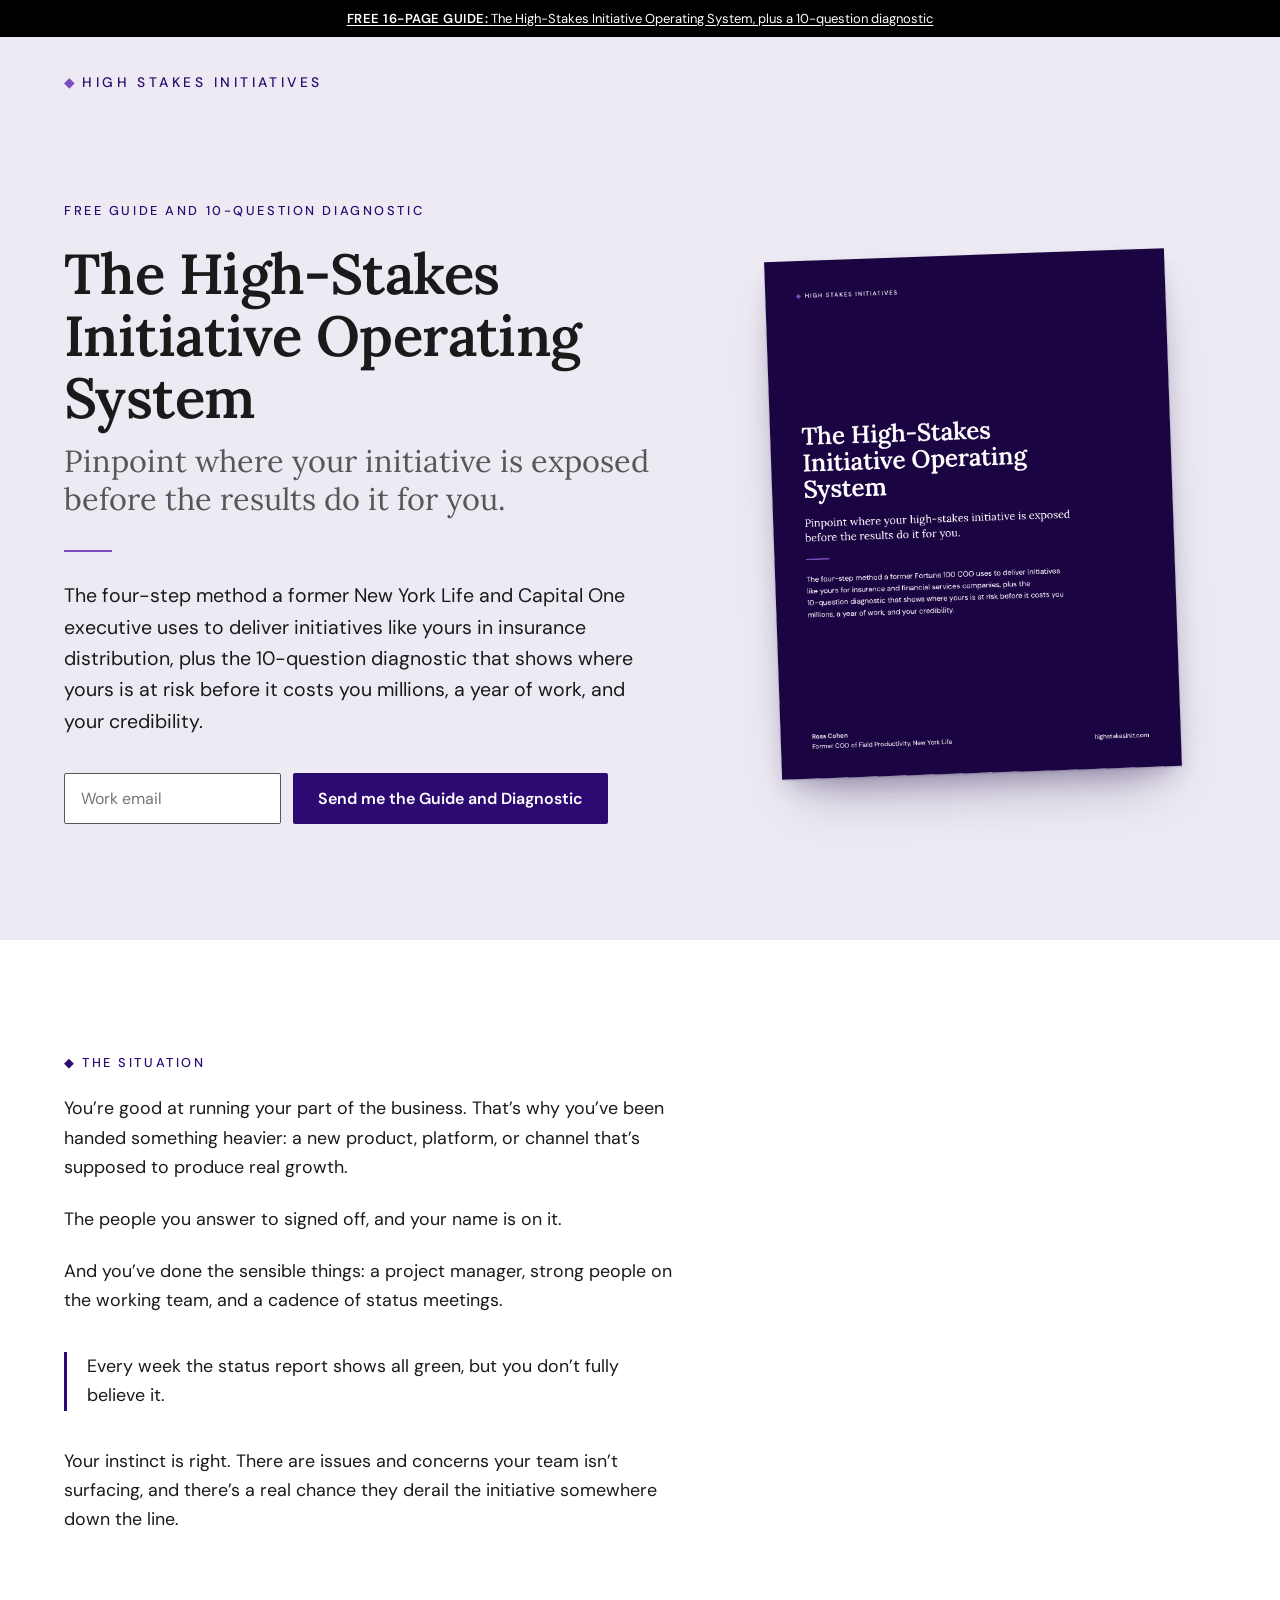
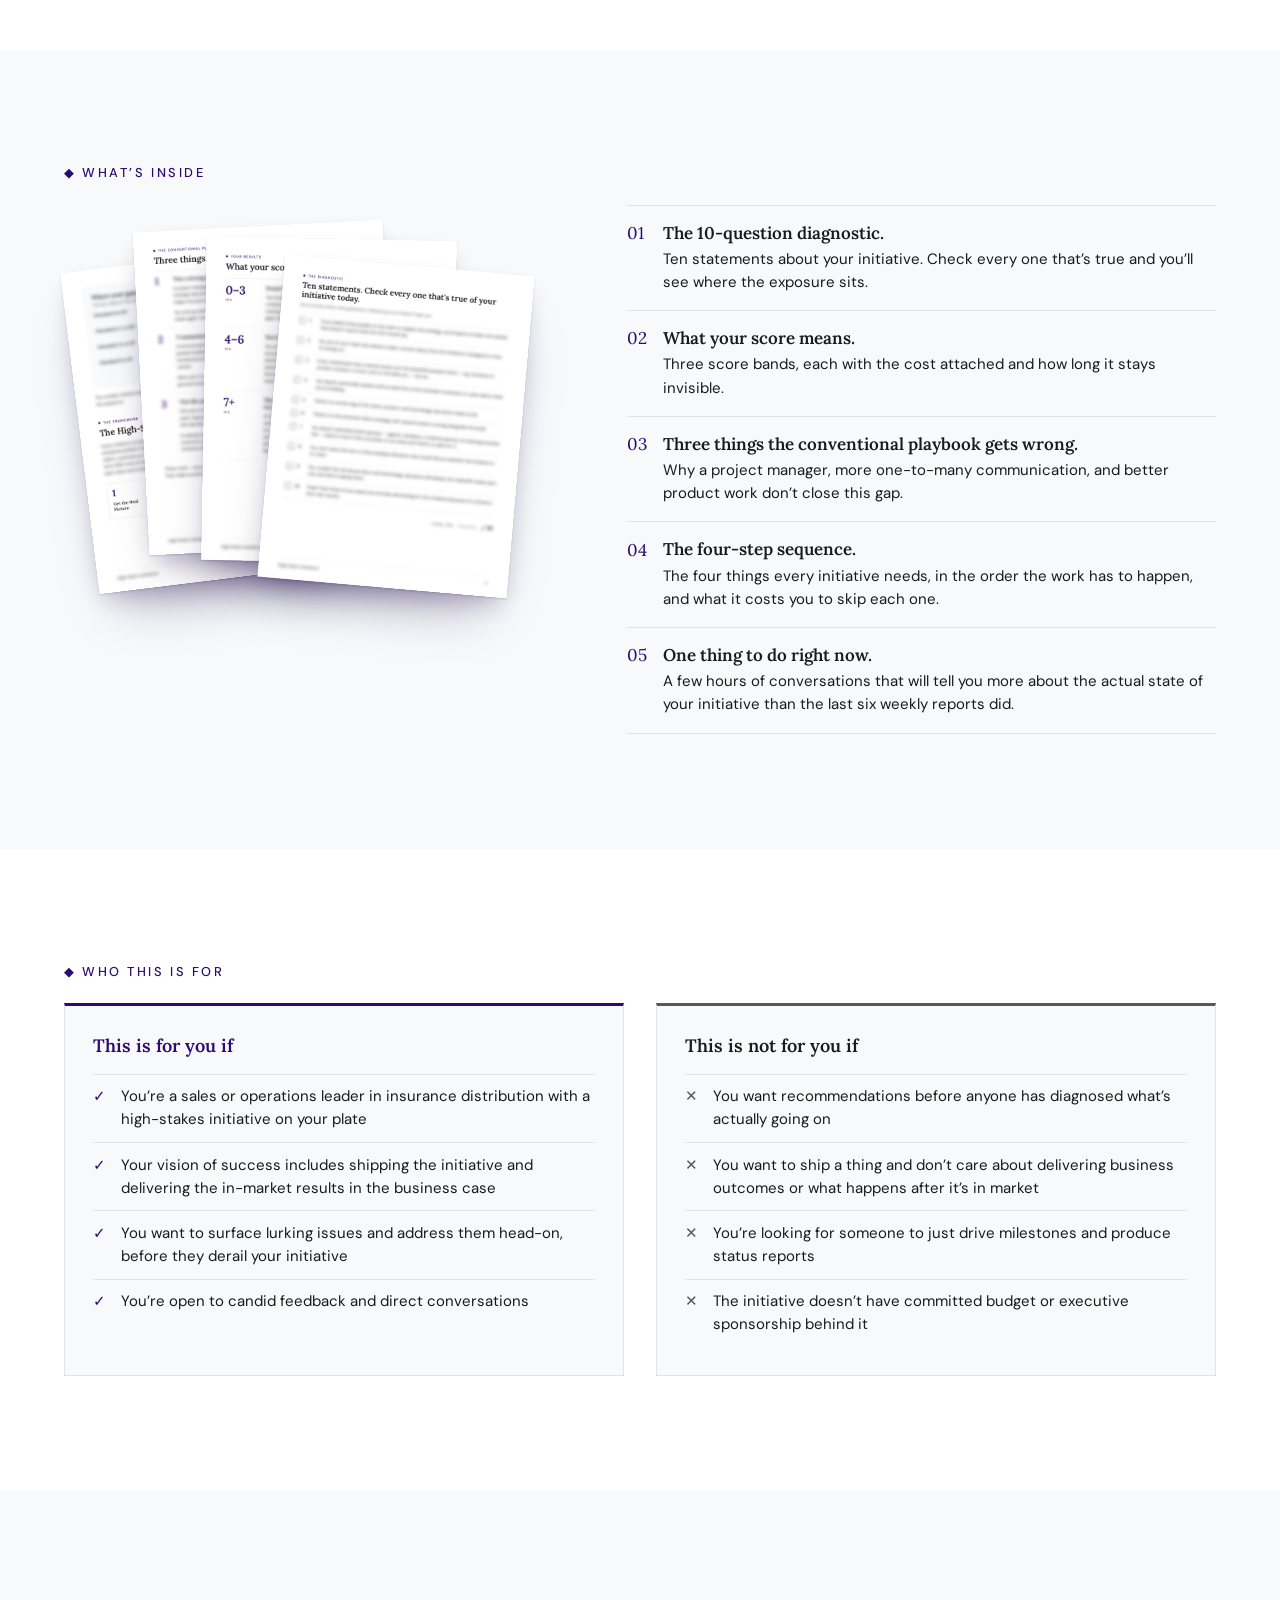
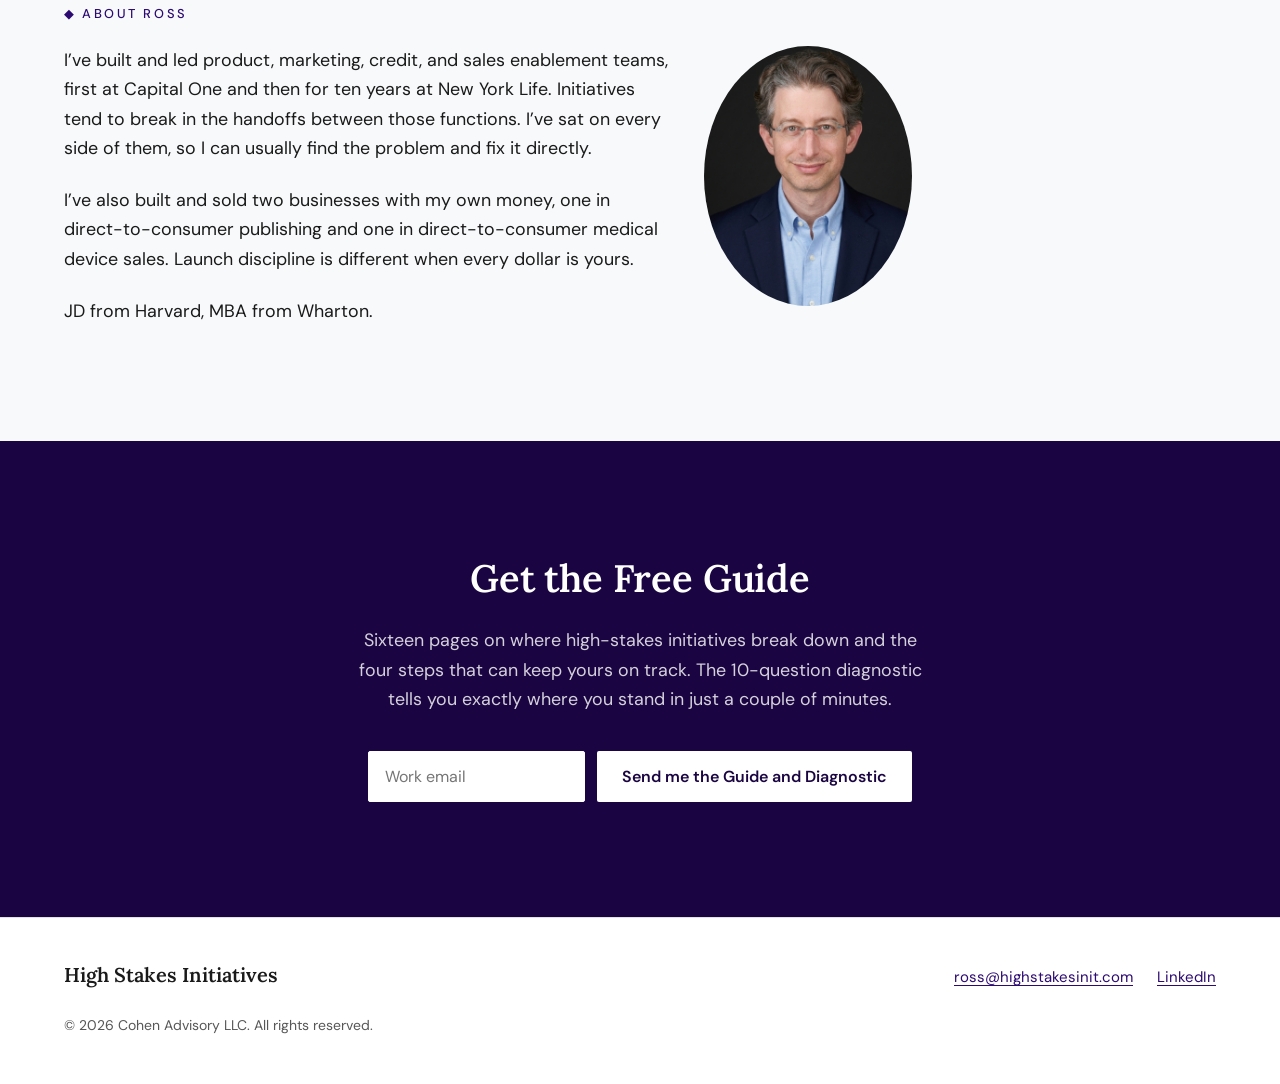
==== commit 428e940b: "Add files via upload" ====
--- a/guide.html
+++ b/guide.html
@@ -4,20 +4,20 @@
   <meta charset="utf-8">
   <meta name="viewport" content="width=device-width, initial-scale=1">
   <title>Free Guide: The High-Stakes Initiative Operating System | High Stakes Initiatives</title>
-  <meta name="description" content="The four-step method a former Fortune 100 COO uses to deliver initiatives like yours for insurance and financial services companies, plus the 10-question diagnostic that shows where yours is at risk.">
+  <meta name="description" content="The four-step method a former New York Life and Capital One executive uses to deliver initiatives like yours in insurance distribution, plus the 10-question diagnostic that shows where yours is at risk.">
   <link rel="canonical" href="https://www.highstakesinit.com/guide.html">
 
   <meta property="og:type" content="website">
   <meta property="og:site_name" content="High Stakes Initiatives">
   <meta property="og:title" content="Free Guide: The High-Stakes Initiative Operating System | High Stakes Initiatives">
-  <meta property="og:description" content="The four-step method a former Fortune 100 COO uses to deliver initiatives like yours for insurance and financial services companies, plus the 10-question diagnostic that shows where yours is at risk.">
+  <meta property="og:description" content="The four-step method a former New York Life and Capital One executive uses to deliver initiatives like yours in insurance distribution, plus the 10-question diagnostic that shows where yours is at risk.">
   <meta property="og:url" content="https://www.highstakesinit.com/guide.html">
   <meta property="og:image" content="https://www.highstakesinit.com/assets/og-image.png">
   <meta property="og:image:width" content="1200">
   <meta property="og:image:height" content="630">
   <meta name="twitter:card" content="summary_large_image">
   <meta name="twitter:title" content="Free Guide: The High-Stakes Initiative Operating System | High Stakes Initiatives">
-  <meta name="twitter:description" content="The four-step method a former Fortune 100 COO uses to deliver initiatives like yours for insurance and financial services companies, plus the 10-question diagnostic that shows where yours is at risk.">
+  <meta name="twitter:description" content="The four-step method a former New York Life and Capital One executive uses to deliver initiatives like yours in insurance distribution, plus the 10-question diagnostic that shows where yours is at risk.">
   <meta name="twitter:image" content="https://www.highstakesinit.com/assets/og-image.png">
 
   <link rel="icon" type="image/svg+xml" href="data:image/svg+xml,%3Csvg xmlns='http://www.w3.org/2000/svg' viewBox='0 0 32 32'%3E%3Crect width='32' height='32' fill='%232c0a71'/%3E%3Cpath d='M16 6 26 16 16 26 6 16z' fill='%23fff'/%3E%3C/svg%3E">
@@ -57,7 +57,7 @@
           <p class="eyebrow">Free Guide and 10-Question Diagnostic</p>
           <h1>The High-Stakes Initiative Operating System <span class="h1-sub">Pinpoint where your initiative is exposed before the results do it for you.</span></h1>
           <span class="rule-accent" aria-hidden="true"></span>
-          <p class="hero-sub">The four-step method a former Fortune 100 COO uses to deliver initiatives like yours for insurance and financial services companies, plus the 10-question diagnostic that shows where yours is at risk before it costs you millions, a year of work, and your credibility.</p>
+          <p class="hero-sub">The four-step method a former New York Life and Capital One executive uses to deliver initiatives like yours in insurance distribution, plus the 10-question diagnostic that shows where yours is at risk before it costs you millions, a year of work, and your credibility.</p>
 
           <div class="form-wrap">
             <!-- action is the no-JavaScript fallback; with JavaScript, the script below submits it -->
@@ -92,8 +92,8 @@
         <div class="measure">
           <h2 class="eyebrow" id="situation-heading"><span class="diamond" aria-hidden="true">◆</span> The situation</h2>
           <p>You’re good at running your part of the business. That’s why you’ve been handed something heavier: a new product, platform, or channel that’s supposed to produce real growth.</p>
-          <p>The budget is committed. Your name is on it. Everyone is watching.</p>
-          <p>And you’ve done the sensible things. You staffed a project manager. You pulled in strong people for your working team. And you scheduled a cadence of status meetings.</p>
+          <p>The people you answer to signed off, and your name is on it.</p>
+          <p>And you’ve done the sensible things: a project manager, strong people on the working team, and a cadence of status meetings.</p>
           <p class="callout">Every week the status report shows all green, but you don’t fully believe it.</p>
           <p>Your instinct is right. There are issues and concerns your team isn’t surfacing, and there’s a real chance they derail the initiative somewhere down the line.</p>
         </div>
@@ -145,7 +145,7 @@
         <div class="fit-col fit-yes">
           <h3>This is for you if</h3>
           <ul class="checklist">
-            <li><span class="check" aria-hidden="true">✓</span><span>You’re responsible for a high-stakes initiative at a mature insurance or financial services business</span></li>
+            <li><span class="check" aria-hidden="true">✓</span><span>You’re a sales or operations leader in insurance distribution with a high-stakes initiative on your plate</span></li>
             <li><span class="check" aria-hidden="true">✓</span><span>Your vision of success includes shipping the initiative and delivering the in-market results in the business case</span></li>
             <li><span class="check" aria-hidden="true">✓</span><span>You want to surface lurking issues and address them head-on, before they derail your initiative</span></li>
             <li><span class="check" aria-hidden="true">✓</span><span>You’re open to candid feedback and direct conversations</span></li>
@@ -170,9 +170,9 @@
         <div class="about about-photo-right">
           <h2 class="eyebrow about-head" id="about-heading"><span class="diamond" aria-hidden="true">◆</span> About Ross</h2>
           <div class="about-text">
-            <p>I’m a senior operating executive who helps legacy insurance and financial services companies create an enduring operating system to ship high-stakes initiatives.</p>
-            <p>I spent ten years at New York Life, most recently as COO of Field Productivity, where I built the digital operating ecosystem for a 12,000-person agent force. Before that I launched and grew Capital One’s Secured Card from zero to over a million customers.</p>
-            <p>I diagnose before I prescribe, which means you’ll know what’s actually wrong before I recommend anything.</p>
+            <p>I’ve built and led product, marketing, credit, and sales enablement teams, first at Capital One and then for ten years at New York Life. Initiatives tend to break in the handoffs between those functions. I’ve sat on every side of them, so I can usually find the problem and fix it directly.</p>
+            <p>I’ve also built and sold two businesses with my own money, one in direct-to-consumer publishing and one in direct-to-consumer medical device sales. Launch discipline is different when every dollar is yours.</p>
+            <p>JD from Harvard, MBA from Wharton.</p>
           </div>
           <img class="about-photo" src="assets/Profile.png" width="896" height="896" loading="lazy" alt="Ross Cohen">
         </div>
--- a/css/styles.css
+++ b/css/styles.css
@@ -497,6 +497,12 @@
   font-size: 1rem;
 }
 
+/* Lightest gray that still meets AA contrast on white */
+.guide-form input[type="email"]::placeholder {
+  color: #767676;
+  opacity: 1;
+}
+
 .bg-deep .guide-form input[type="email"] {
   border-color: var(--white);
 }
@@ -674,9 +680,96 @@
   line-height: 1.6;
 }
 
+/* Main: credential line under the hero subhead */
+.hero-cred {
+  max-width: 58rem;
+  margin-top: 1.5rem;
+  color: var(--on-dark);
+  font-size: 0.9375rem;
+  font-weight: 500;
+  line-height: 1.5;
+}
+
+.hero-cred .sep {
+  margin-inline: 0.5em;
+  color: var(--violet);
+}
+
 /* Main: The situation */
 .situation h2.lead {
   margin-bottom: 2rem;
+}
+
+/* Main: narrative left (~60%), symptom box right (~40%) from 900px up */
+.situation-cols {
+  display: grid;
+  gap: 3rem;
+}
+
+.situation-cols > * {
+  min-width: 0;
+}
+
+@media (min-width: 56.25rem) {
+  .situation-cols {
+    grid-template-columns: 3fr 2fr;
+    align-items: start;
+  }
+
+  /* Narrative fills its 60% column so the gap to the box stays ~3rem */
+  .situation-cols > .measure {
+    max-width: none;
+  }
+}
+
+.symptoms {
+  padding: 2rem;
+  border-top: 2px solid var(--eggplant);
+  background: var(--panel);
+}
+
+.symptoms h3 {
+  margin-bottom: 0.75rem;
+}
+
+.symptom-list {
+  margin: 1rem 0 0;
+  padding: 0;
+  border-bottom: 1px solid var(--rule);
+  list-style: none;
+}
+
+.symptom-list li {
+  display: grid;
+  grid-template-columns: 1.75rem 1fr;
+  padding-block: 0.85rem;
+  border-top: 1px solid var(--rule);
+}
+
+/* Empty checkbox drawn in CSS: decorative, square-cornered like the rest of the site */
+.symptom-list li::before {
+  content: "";
+  width: 0.95rem;
+  height: 0.95rem;
+  margin-top: 0.42em;
+  border: 1.5px solid var(--eggplant);
+  background: var(--white);
+}
+
+.symptoms .symptom-close {
+  margin-top: 1.25rem;
+  margin-bottom: 0.75rem;
+}
+
+.symptom-link {
+  display: inline-block;
+  font-weight: 600;
+  text-decoration: none;
+}
+
+.symptom-link:hover,
+.symptom-link:focus-visible {
+  text-decoration: underline;
 }
 
 .callout {
@@ -836,41 +929,124 @@
   max-width: 48rem;
 }
 
-.phases {
-  display: grid;
-  gap: 4px;
-  margin: 0 0 1.75rem;
+/* Timeline: stacked phases on narrow screens, three equal columns from 900px */
+.timeline {
+  display: grid;
+  gap: 2rem;
+  margin: 1.5rem 0 0;
   padding: 0;
   list-style: none;
 }
 
-.phase {
-  padding: 0.9rem 1rem;
-  border-top: 3px solid var(--eggplant);
+.tl-phase {
+  min-width: 0;
+}
+
+.tl-bar {
+  padding: 0.7rem 1rem;
   background: var(--lavender-100);
+  color: var(--eggplant);
+  font-size: var(--fs-small);
+  font-weight: 600;
   line-height: 1.3;
 }
 
-.phase:nth-child(2) {
+.tl-phase:nth-child(2) .tl-bar {
   background: var(--lavender-200);
 }
 
-.phase strong {
-  display: block;
-  color: var(--eggplant);
-  font-size: 0.9375rem;
-}
-
-.phase span {
+.tl-body {
+  padding-top: 1.25rem;
+}
+
+.tl-body h3 {
+  margin-bottom: 0.25rem;
+}
+
+.tl-steps {
+  margin-bottom: 0.75rem;
   color: var(--ink-muted);
   font-size: var(--fs-small);
 }
 
-/* Implementation takes the most time; diagnosis and hand-off are shorter */
-@media (min-width: 40rem) {
-  .phases {
-    grid-template-columns: 1fr 2fr 1fr;
-  }
+.tl-get {
+  margin-bottom: 0.5rem;
+  font-weight: 600;
+}
+
+.tl-list {
+  margin: 0;
+  padding: 0;
+  list-style: none;
+}
+
+.tl-list li {
+  padding-block: 0.6rem;
+  border-top: 1px solid var(--rule);
+}
+
+@media (min-width: 56.25rem) {
+  .timeline {
+    grid-template-columns: repeat(3, 1fr);
+    gap: 0;
+  }
+
+  /* 2px white gaps between the bar segments */
+  .tl-phase + .tl-phase .tl-bar {
+    border-left: 2px solid var(--white);
+  }
+
+  .tl-body {
+    padding-right: 1.75rem;
+  }
+}
+
+/* Main: Results */
+.results {
+  display: grid;
+  gap: 1.5rem;
+}
+
+@media (min-width: 48rem) {
+  .results {
+    grid-template-columns: 1fr 1fr;
+    gap: 2rem;
+  }
+}
+
+.results > * {
+  min-width: 0;
+}
+
+.result-card {
+  padding: 2rem;
+  border-top: 2px solid var(--eggplant);
+  background: var(--white);
+}
+
+.result-card .eyebrow {
+  margin-bottom: 1rem;
+}
+
+/* Same size and color as the Operating System step numerals */
+.result-figure {
+  margin: 0;
+  color: var(--eggplant);
+  font-family: var(--serif);
+  font-size: clamp(2.25rem, 2rem + 1vw, 3rem);
+  font-weight: 400;
+  line-height: 1;
+}
+
+.result-desc {
+  margin: 0.5rem 0 0;
+  color: var(--ink-muted);
+}
+
+.result-body {
+  margin-top: 1.5rem;
+  padding-top: 1.5rem;
+  border-top: 1px solid var(--rule);
 }
 
 /* Main: Start with the guide */
@@ -909,33 +1085,39 @@
 }
 
 /* Main: FAQ */
+/* Stacked rows: question left (1/3), answer right (2/3), hairlines between */
 .faq {
-  display: grid;
-  gap: 1rem;
   margin-top: clamp(1rem, 2vw, 1.5rem);
+  border-bottom: 1px solid var(--rule);
+}
+
+.faq-item {
+  display: grid;
+  gap: 0.75rem;
+  padding-block: 2rem;
+  border-top: 1px solid var(--rule);
+}
+
+.faq-item > * {
+  min-width: 0;
+}
+
+.faq-item h3 {
+  color: var(--eggplant);
+  font-style: italic;
+  font-weight: 500;
+}
+
+.faq-item p {
+  max-width: var(--measure);
 }
 
 @media (min-width: 48rem) {
-  .faq {
-    grid-template-columns: 1fr 1fr;
-  }
-}
-
-.faq-item {
-  padding: clamp(1.25rem, 3vw, 1.75rem);
-  border-left: 3px solid var(--eggplant);
-  background: var(--white);
-}
-
-.faq-item h3 {
-  margin-bottom: 0.5rem;
-  color: var(--eggplant);
-  font-size: 1.125rem;
-}
-
-.faq-item p {
-  font-size: 0.9375rem;
-  line-height: 1.6;
+  .faq-item {
+    grid-template-columns: 1fr 2fr;
+    gap: clamp(2rem, 5vw, 4rem);
+    align-items: start;
+  }
 }
 
 /* Final CTA bands */
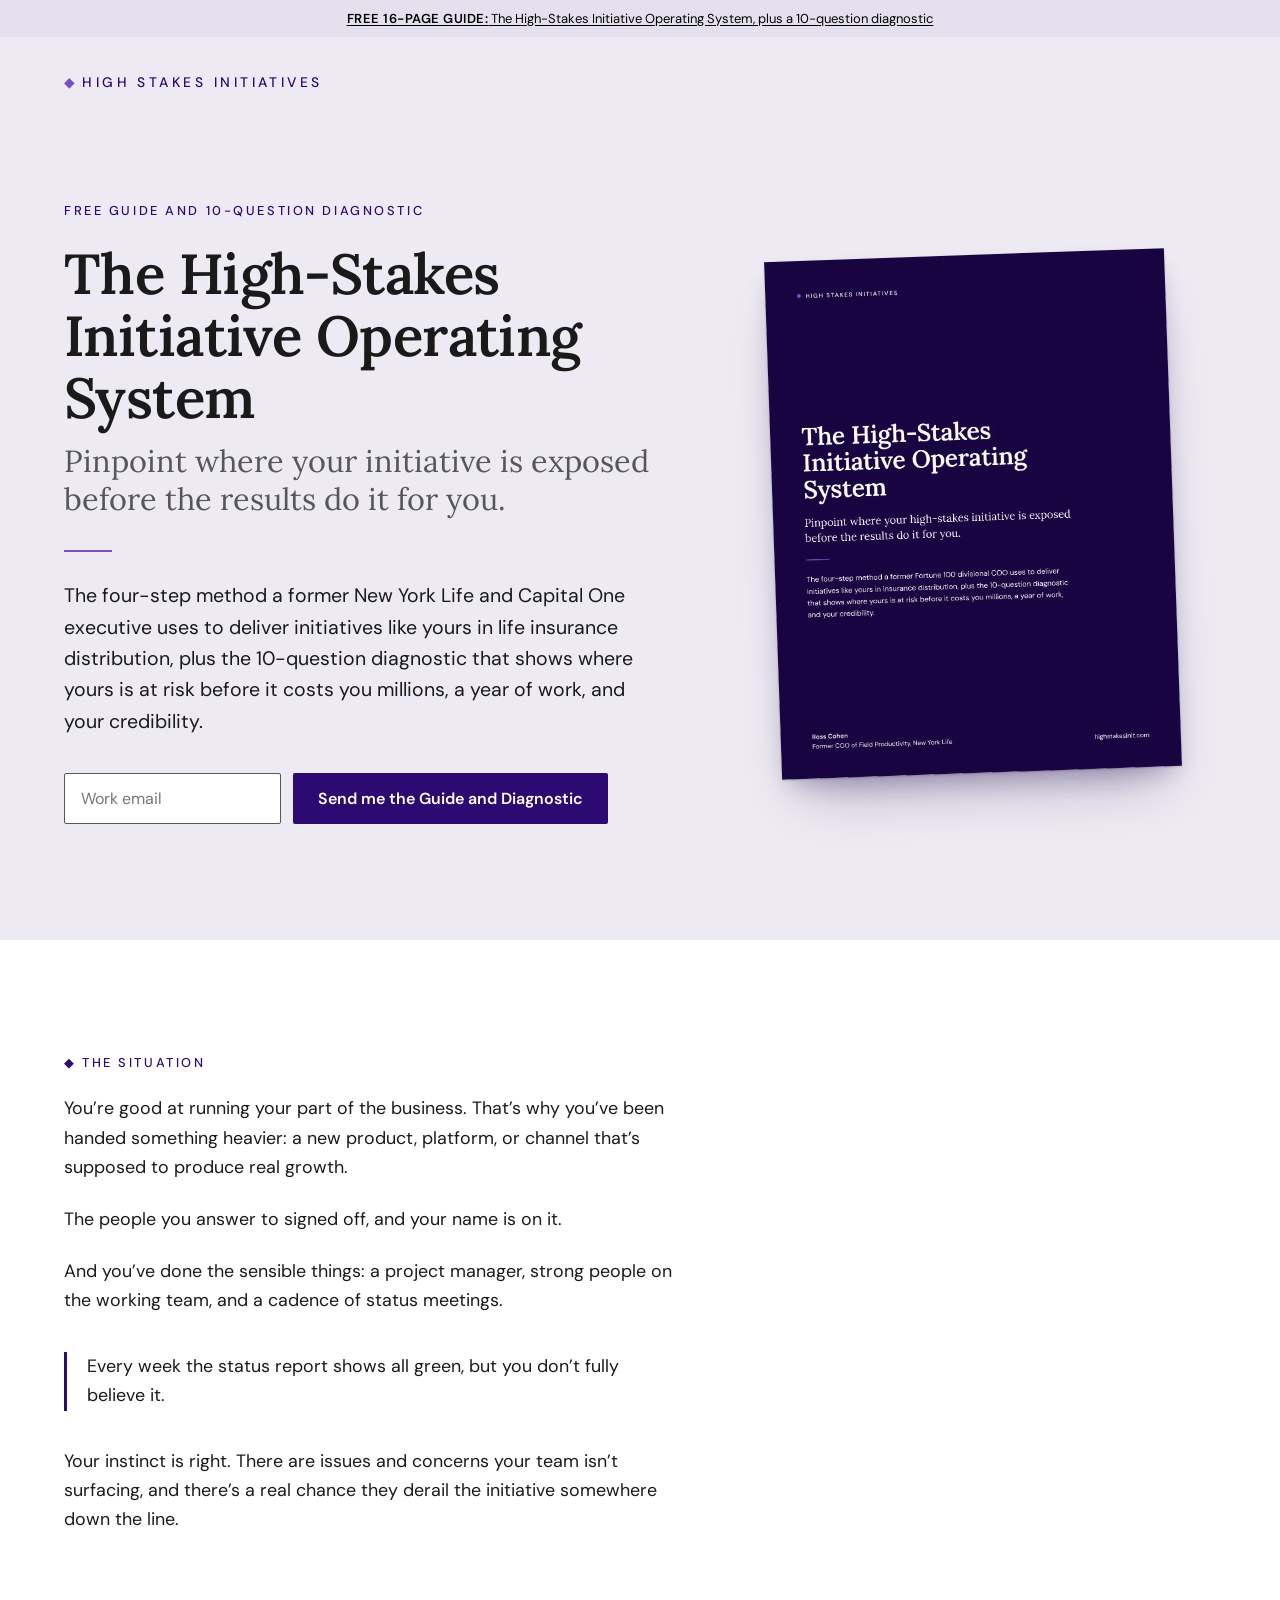
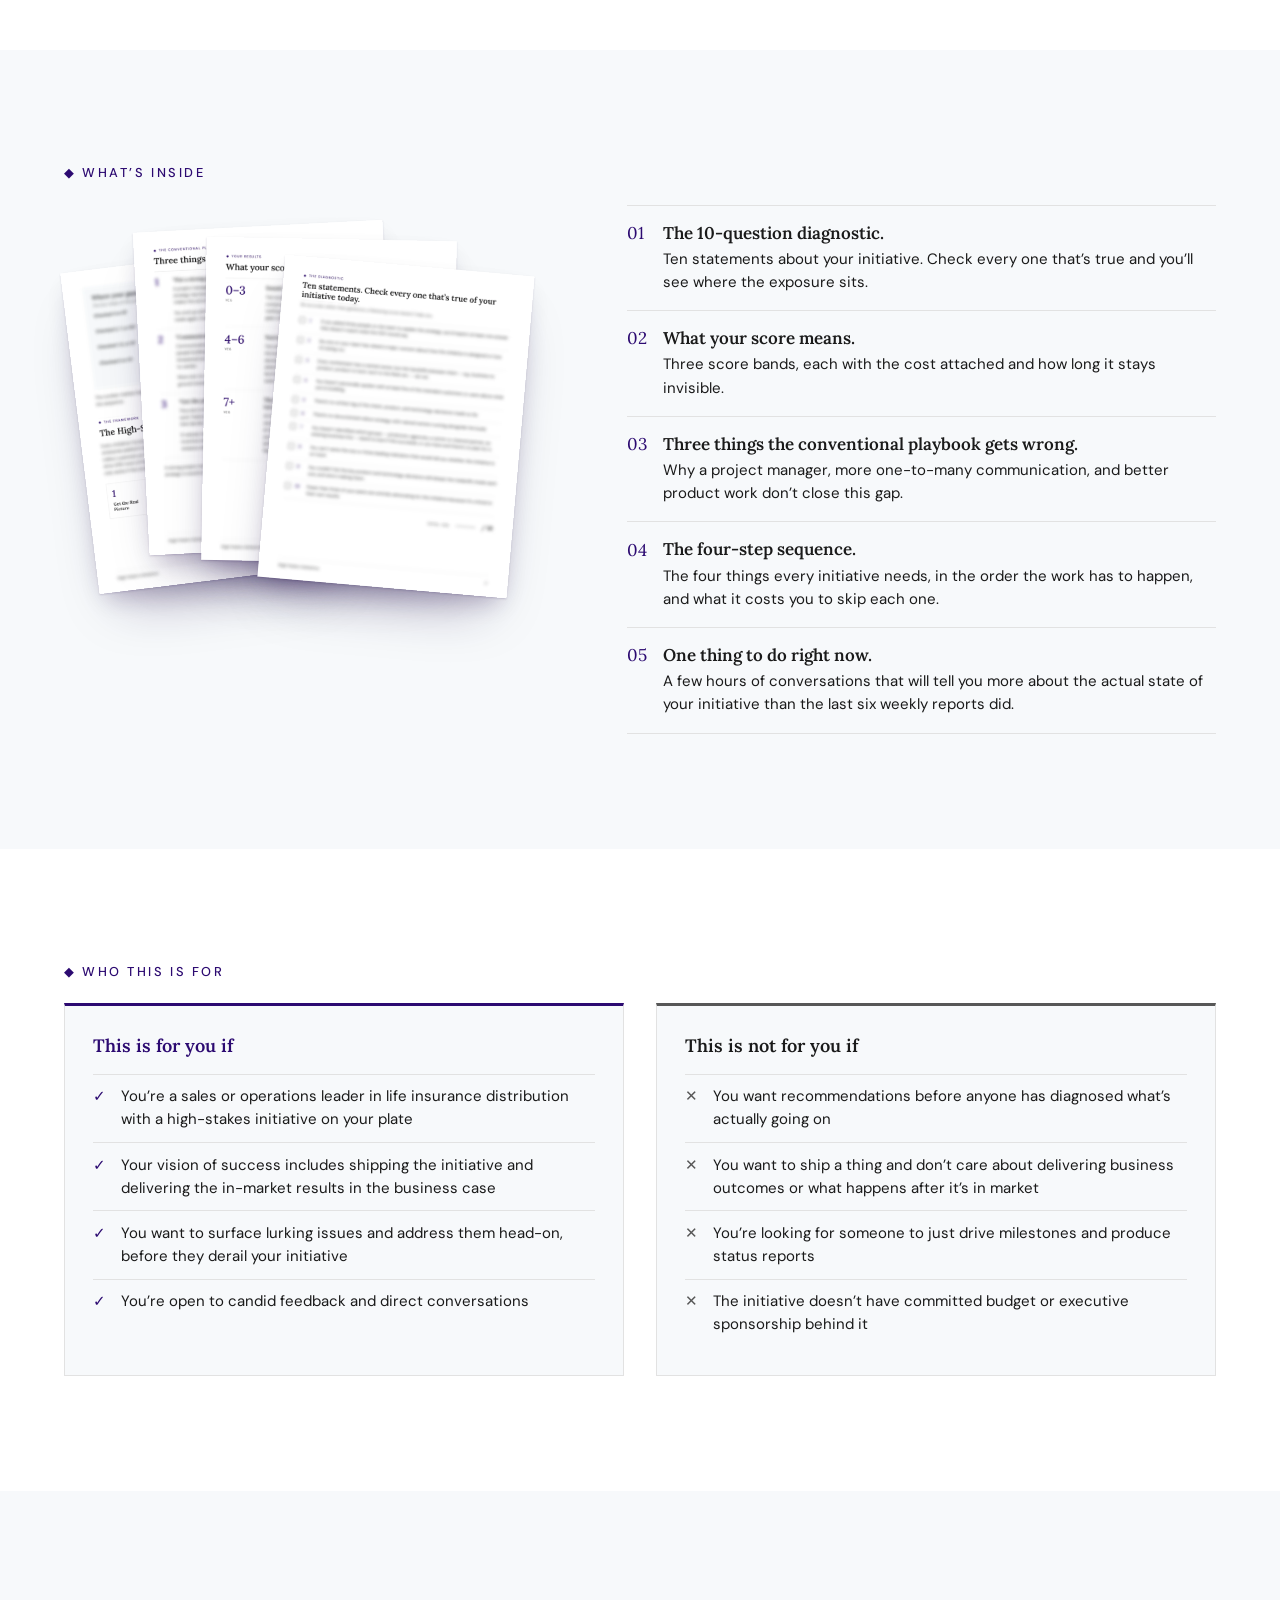
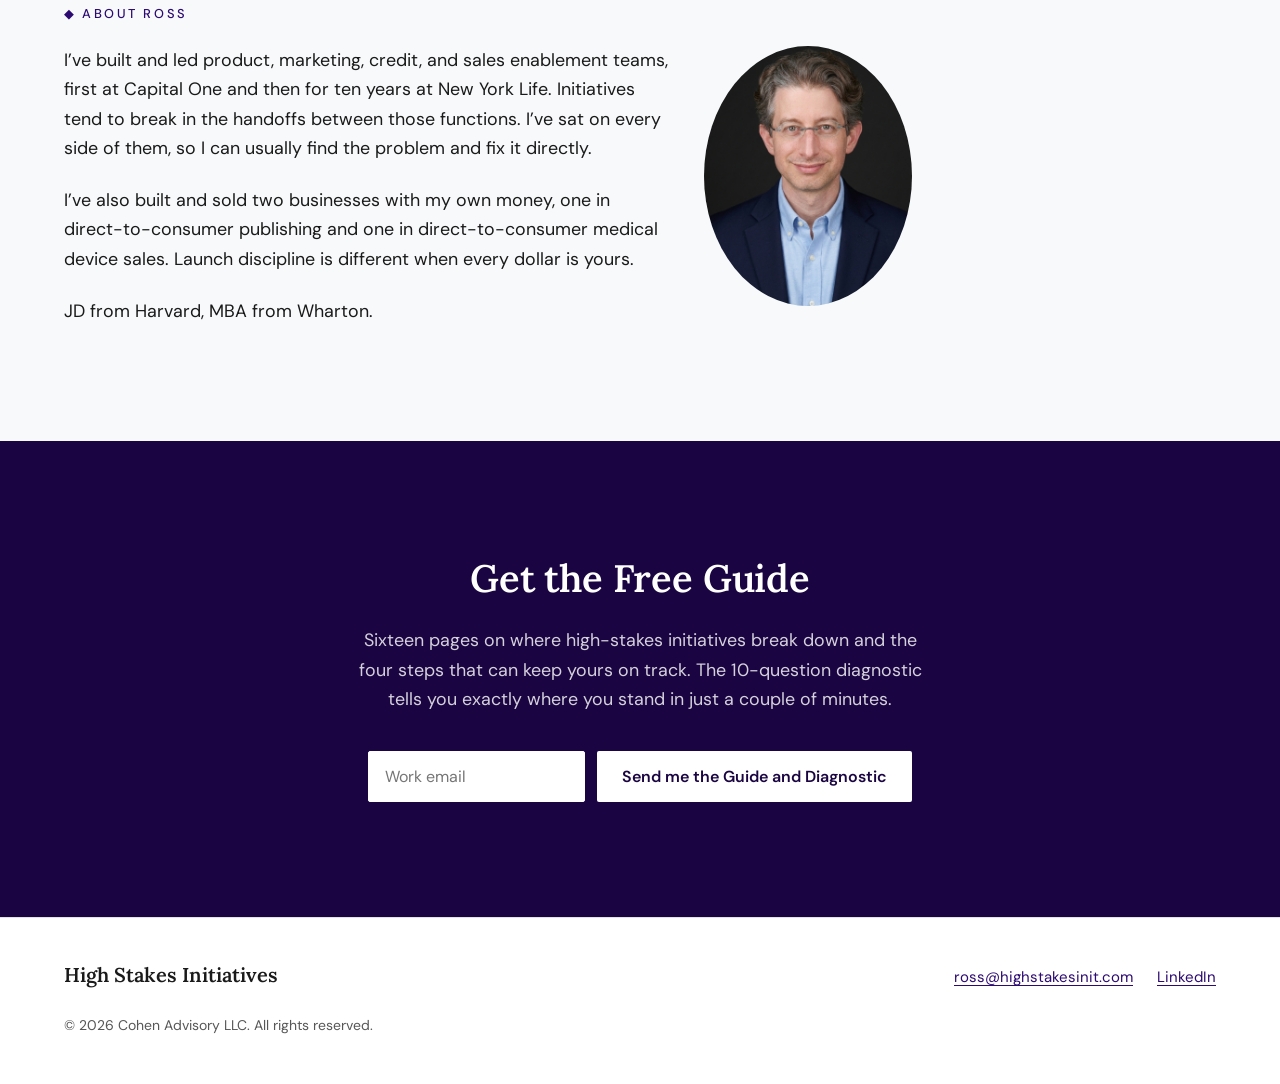
==== commit d8125c57: "Add files via upload" ====
--- a/guide.html
+++ b/guide.html
@@ -4,20 +4,20 @@
   <meta charset="utf-8">
   <meta name="viewport" content="width=device-width, initial-scale=1">
   <title>Free Guide: The High-Stakes Initiative Operating System | High Stakes Initiatives</title>
-  <meta name="description" content="The four-step method a former New York Life and Capital One executive uses to deliver initiatives like yours in insurance distribution, plus the 10-question diagnostic that shows where yours is at risk.">
+  <meta name="description" content="The four-step method a former New York Life and Capital One executive uses to deliver initiatives like yours in life insurance distribution, plus the 10-question diagnostic that shows where yours is at risk.">
   <link rel="canonical" href="https://www.highstakesinit.com/guide.html">
 
   <meta property="og:type" content="website">
   <meta property="og:site_name" content="High Stakes Initiatives">
   <meta property="og:title" content="Free Guide: The High-Stakes Initiative Operating System | High Stakes Initiatives">
-  <meta property="og:description" content="The four-step method a former New York Life and Capital One executive uses to deliver initiatives like yours in insurance distribution, plus the 10-question diagnostic that shows where yours is at risk.">
+  <meta property="og:description" content="The four-step method a former New York Life and Capital One executive uses to deliver initiatives like yours in life insurance distribution, plus the 10-question diagnostic that shows where yours is at risk.">
   <meta property="og:url" content="https://www.highstakesinit.com/guide.html">
   <meta property="og:image" content="https://www.highstakesinit.com/assets/og-image.png">
   <meta property="og:image:width" content="1200">
   <meta property="og:image:height" content="630">
   <meta name="twitter:card" content="summary_large_image">
   <meta name="twitter:title" content="Free Guide: The High-Stakes Initiative Operating System | High Stakes Initiatives">
-  <meta name="twitter:description" content="The four-step method a former New York Life and Capital One executive uses to deliver initiatives like yours in insurance distribution, plus the 10-question diagnostic that shows where yours is at risk.">
+  <meta name="twitter:description" content="The four-step method a former New York Life and Capital One executive uses to deliver initiatives like yours in life insurance distribution, plus the 10-question diagnostic that shows where yours is at risk.">
   <meta name="twitter:image" content="https://www.highstakesinit.com/assets/og-image.png">
 
   <link rel="icon" type="image/svg+xml" href="data:image/svg+xml,%3Csvg xmlns='http://www.w3.org/2000/svg' viewBox='0 0 32 32'%3E%3Crect width='32' height='32' fill='%232c0a71'/%3E%3Cpath d='M16 6 26 16 16 26 6 16z' fill='%23fff'/%3E%3C/svg%3E">
@@ -57,7 +57,7 @@
           <p class="eyebrow">Free Guide and 10-Question Diagnostic</p>
           <h1>The High-Stakes Initiative Operating System <span class="h1-sub">Pinpoint where your initiative is exposed before the results do it for you.</span></h1>
           <span class="rule-accent" aria-hidden="true"></span>
-          <p class="hero-sub">The four-step method a former New York Life and Capital One executive uses to deliver initiatives like yours in insurance distribution, plus the 10-question diagnostic that shows where yours is at risk before it costs you millions, a year of work, and your credibility.</p>
+          <p class="hero-sub">The four-step method a former New York Life and Capital One executive uses to deliver initiatives like yours in life insurance distribution, plus the 10-question diagnostic that shows where yours is at risk before it costs you millions, a year of work, and your credibility.</p>
 
           <div class="form-wrap">
             <!-- action is the no-JavaScript fallback; with JavaScript, the script below submits it -->
@@ -145,7 +145,7 @@
         <div class="fit-col fit-yes">
           <h3>This is for you if</h3>
           <ul class="checklist">
-            <li><span class="check" aria-hidden="true">✓</span><span>You’re a sales or operations leader in insurance distribution with a high-stakes initiative on your plate</span></li>
+            <li><span class="check" aria-hidden="true">✓</span><span>You’re a sales or operations leader in life insurance distribution with a high-stakes initiative on your plate</span></li>
             <li><span class="check" aria-hidden="true">✓</span><span>Your vision of success includes shipping the initiative and delivering the in-market results in the business case</span></li>
             <li><span class="check" aria-hidden="true">✓</span><span>You want to surface lurking issues and address them head-on, before they derail your initiative</span></li>
             <li><span class="check" aria-hidden="true">✓</span><span>You’re open to candid feedback and direct conversations</span></li>
--- a/css/styles.css
+++ b/css/styles.css
@@ -27,6 +27,8 @@
   --on-dark: #ffffff;
   --on-dark-muted: #d5d1dc;
   --white: #ffffff;
+  --status-green: #7fd1a8; /* hero headline only */
+  --status-red: #ff7b7b;   /* hero headline only */
 
   /* Type families */
   --serif: Lora, Georgia, "Times New Roman", serif;
@@ -264,8 +266,8 @@
 .topbar {
   display: block;
   padding: 0.6rem var(--gutter);
-  background: var(--black);
-  color: var(--on-dark);
+  background: var(--lavender-200);
+  color: var(--black);
   font-size: 0.8125rem;
   line-height: 1.35;
   text-align: center;
@@ -273,11 +275,13 @@
 }
 
 .topbar:hover {
-  color: var(--on-dark);
+  color: var(--black);
   text-decoration-thickness: 2px;
 }
 
-.topbar:focus-visible {
+/* Light banner: eggplant focus ring (beats the violet one the dark header sets) */
+.site-header .topbar:focus-visible {
+  outline-color: var(--eggplant);
   outline-offset: -4px;
 }
 
@@ -321,6 +325,11 @@
 .logo-mark .diamond {
   color: var(--violet);
   letter-spacing: 0;
+}
+
+/* Pages with no dark hero below the header (process.html): close the dark band */
+.site-header--solo .header-row {
+  padding-bottom: clamp(1.5rem, 3vw, 2.25rem);
 }
 
 /* Landing page: header on the pale lavender hero */
@@ -674,6 +683,17 @@
   max-width: 58rem;
 }
 
+/* Hero headline status words: colour and italics only */
+.hero h1 .status-green {
+  color: var(--status-green);
+  font-style: italic;
+}
+
+.hero h1 .status-red {
+  color: var(--status-red);
+  font-style: italic;
+}
+
 .hero-sub {
   max-width: 58rem; /* same as .hero h1 */
   font-size: clamp(1.0625rem, 1rem + 0.278vw, 1.25rem);
@@ -728,6 +748,11 @@
   background: var(--panel);
 }
 
+/* On a grey section (index2.html) the box turns white so it still reads as a box */
+.bg-panel .symptoms {
+  background: var(--white);
+}
+
 .symptoms h3 {
   margin-bottom: 0.75rem;
 }
@@ -756,7 +781,8 @@
   background: var(--white);
 }
 
-.symptoms .symptom-close {
+/* Closing line after the symptom list (in the Who It’s For section, and the old aside in drafts) */
+.symptom-close {
   margin-top: 1.25rem;
   margin-bottom: 0.75rem;
 }
@@ -848,6 +874,12 @@
 
 .compact .playbook-intro {
   font-size: 1.0625rem;
+}
+
+/* Intro line under a section headline: standard body size even in compact sections */
+.compact .section-head > h2 + p {
+  font-size: var(--fs-body);
+  line-height: 1.65;
 }
 
 .compact .myth {
@@ -959,9 +991,24 @@
   padding-top: 1.25rem;
 }
 
+.tl-body h2,
 .tl-body h3 {
   margin-bottom: 0.25rem;
 }
+
+/* process.html: phase titles are h2 there (the page h1 is the eyebrow) but look like h3 */
+.tl-body h2 {
+  font-size: var(--fs-h3);
+  line-height: 1.3;
+  letter-spacing: normal;
+}
+
+/* Homepage: no step-names line between phase title and description, so add a little air
+   (process.html uses h2 titles followed by .tl-steps, so this doesn't touch it) */
+.tl-body h3 + p {
+  margin-top: 0.6rem;
+}
+
 
 .tl-steps {
   margin-bottom: 0.75rem;
@@ -998,6 +1045,134 @@
 
   .tl-body {
     padding-right: 1.75rem;
+  }
+}
+
+/* Main: What I do — the gaps, one hairline row each (matches the FAQ rows).
+   Stacked on mobile; from 768px the transition and skill sit left, the sentence right. */
+.gaps {
+  margin: 0;
+  padding: 0;
+  border-bottom: 1px solid var(--rule);
+  list-style: none;
+}
+
+.gap-row {
+  display: grid;
+  padding-block: 1.75rem;
+  border-top: 1px solid var(--rule);
+}
+
+.gap-row > * {
+  min-width: 0;
+}
+
+/* Sequence cue: a 1px eggplant line down a narrow left gutter, with a ◆ marker
+   level with each stage pair. The line starts at the first marker and stops at
+   the last, so it never reaches the callout. --gap-mark is the vertical centre
+   of the stage pair's first line (row padding + half of 1.2rem × 1.3). */
+.gap-row {
+  --gap-mark: calc(1.75rem + 0.78rem);
+  position: relative;
+  padding-left: 2rem;
+}
+
+.gap-row::after {
+  content: "";
+  position: absolute;
+  top: -1px; /* bridge the row's top rule */
+  bottom: 0;
+  left: 0.5rem;
+  border-left: 1px solid var(--eggplant);
+}
+
+.gap-row:first-child::after {
+  top: var(--gap-mark);
+}
+
+.gap-row:last-child::after {
+  bottom: calc(100% - var(--gap-mark));
+}
+
+.gap-marker {
+  position: absolute;
+  z-index: 1;
+  top: var(--gap-mark);
+  left: 0;
+  width: 1rem;
+  background: var(--white);
+  color: var(--eggplant);
+  font-size: 0.75rem;
+  line-height: 1;
+  text-align: center;
+  transform: translateY(-50%);
+}
+
+/* On a grey section the marker's backing matches it, so the line still reads as passing behind */
+.bg-panel .gap-marker {
+  background: var(--panel);
+}
+
+.gap-transition {
+  color: var(--ink);
+  font-size: 1.2rem;
+  line-height: 1.3;
+}
+
+.gap-arrow {
+  color: var(--eggplant);
+}
+
+/* One step up from the eyebrow: small size, semibold; same caps, tracking and color */
+.gap-skill {
+  margin: 0.4rem 0 0;
+  font-size: var(--fs-small);
+  font-weight: 600;
+}
+
+.gap-text {
+  margin: 0.5rem 0 0;
+}
+
+/* Closing line uses .callout; the section runs full container width (matching
+   the Operating System section), so the callout keeps a reading-width cap */
+.gaps-note {
+  max-width: var(--measure);
+  margin-top: 2.5rem;
+}
+
+@media (min-width: 48rem) {
+  /* Left column sized to the longest entry across ALL rows (rows share the
+     list's columns via subgrid); descriptions take the rest */
+  .gaps {
+    display: grid;
+    grid-template-columns: max-content minmax(0, 1fr);
+    column-gap: var(--gutter);
+  }
+
+  .gap-row {
+    grid-column: 1 / -1;
+    grid-template-columns: 16.5rem minmax(0, 1fr); /* fallback without subgrid */
+    grid-template-rows: auto 1fr; /* extra height from a long description goes below the skill label */
+    column-gap: var(--gutter);
+    align-items: start;
+  }
+
+  @supports (grid-template-columns: subgrid) {
+    .gap-row {
+      grid-template-columns: subgrid;
+    }
+  }
+
+  .gap-transition,
+  .gap-skill {
+    grid-column: 1;
+  }
+
+  .gap-text {
+    grid-column: 2;
+    grid-row: 1 / span 2;
+    margin-top: 0;
   }
 }
 
@@ -1047,6 +1222,169 @@
   margin-top: 1.5rem;
   padding-top: 1.5rem;
   border-top: 1px solid var(--rule);
+}
+
+/* Main: In their words — testimonial carousel. Everything left-aligned.
+   Default (no JS): quotes stacked, controls hidden. .is-ready (added by the
+   script): one quote at a time with a crossfade, and one row of controls
+   below it (prev, dots, next) aligned with the quote text. */
+.tcar {
+  --tcar-indent: calc(1.25rem + 3px); /* .callout rule (3px) + its padding: where quote text starts */
+  max-width: var(--measure);          /* same reading width as What I Do's callout */
+}
+
+/* Desktop: about two-thirds of the container (48rem at full width), never
+   narrower than the reading width it has on tablet */
+@media (min-width: 60rem) {
+  .tcar {
+    max-width: max(var(--measure), 66.667%);
+  }
+}
+
+.tcar-slide {
+  margin: 0;
+}
+
+.tcar-slide + .tcar-slide {
+  margin-top: 2.5rem;
+}
+
+/* Left rule matches .callout: 3px eggplant, 1.25rem padding */
+.tcar-quote {
+  margin: 0;
+  padding-left: 1.25rem;
+  border-left: 3px solid var(--eggplant);
+  color: var(--ink);
+  font-family: var(--serif);
+  font-size: var(--fs-h3); /* one step up from body */
+  font-weight: 400;
+  line-height: 1.55;
+}
+
+.tcar-quote p {
+  margin: 0;
+}
+
+/* Attribution indented to the quote text, not the rule */
+.tcar .tcar-cite {
+  margin: 1.25rem 0 0 var(--tcar-indent);
+}
+
+.tcar-btn,
+.tcar-dots {
+  display: none;
+}
+
+/* Carousel mode: slide area on top, one control row below it */
+.tcar.is-ready {
+  display: grid;
+  grid-template-areas:
+    "view view view"
+    "prev dots next";
+  /* last column takes the remaining width so the slide area (which spans all
+     three) is full reading width; its slides are absolute and add no width */
+  grid-template-columns: auto auto 1fr;
+  align-items: center;
+  row-gap: 1.25rem;
+}
+
+.tcar.is-ready .tcar-viewport {
+  position: relative;
+  grid-area: view;
+  touch-action: pan-y; /* vertical scrolling stays with the page; horizontal drags are swipes */
+}
+
+.tcar.is-ready .tcar-slide {
+  position: absolute;
+  top: 0;
+  right: 0;
+  left: 0;
+  margin-top: 0;
+  opacity: 0;
+  visibility: hidden;
+  transition: opacity 280ms ease, visibility 0s linear 280ms;
+}
+
+.tcar.is-ready .tcar-slide.is-active {
+  opacity: 1;
+  visibility: visible;
+  transition: opacity 280ms ease, visibility 0s;
+}
+
+/* Plain arrows: no box, 44×44 invisible tap target, glyph pushed to the outer edge */
+.tcar.is-ready .tcar-btn {
+  display: inline-flex;
+  align-items: center;
+  width: 2.75rem;
+  height: 2.75rem;
+  padding: 0;
+  border: 0;
+  background: none;
+  color: var(--eggplant);
+  font-family: var(--sans);
+  font-size: 1.25rem;
+  line-height: 1;
+  text-align: left; /* override the browser's centered button text */
+  cursor: pointer;
+  transition: opacity var(--ease);
+}
+
+.tcar.is-ready .tcar-btn:hover {
+  opacity: 0.65;
+}
+
+.tcar.is-ready .tcar-prev {
+  grid-area: prev;
+  justify-content: flex-start;
+  margin-left: var(--tcar-indent); /* arrow starts at the quote text's left edge */
+}
+
+.tcar.is-ready .tcar-next {
+  grid-area: next;
+  justify-self: start;
+  justify-content: flex-end;
+}
+
+.tcar.is-ready .tcar-dots {
+  display: flex;
+  grid-area: dots;
+  align-items: center;
+  gap: 0.25rem;
+}
+
+/* Dots are small brand diamonds; the button itself is a 24px hit target */
+.tcar-dot {
+  position: relative;
+  width: 1.5rem;
+  height: 1.5rem;
+  padding: 0;
+  border: 0;
+  background: none;
+  text-align: left;
+  cursor: pointer;
+}
+
+.tcar-dot::before {
+  content: "";
+  position: absolute;
+  top: 50%;
+  left: 50%;
+  width: 0.5rem;
+  height: 0.5rem;
+  border: 1px solid var(--eggplant);
+  background: transparent;
+  transform: translate(-50%, -50%) rotate(45deg);
+}
+
+.tcar-dot[aria-current="true"]::before {
+  background: var(--eggplant);
+}
+
+@media (prefers-reduced-motion: reduce) {
+  .tcar.is-ready .tcar-slide,
+  .tcar.is-ready .tcar-slide.is-active {
+    transition: none;
+  }
 }
 
 /* Main: Start with the guide */
